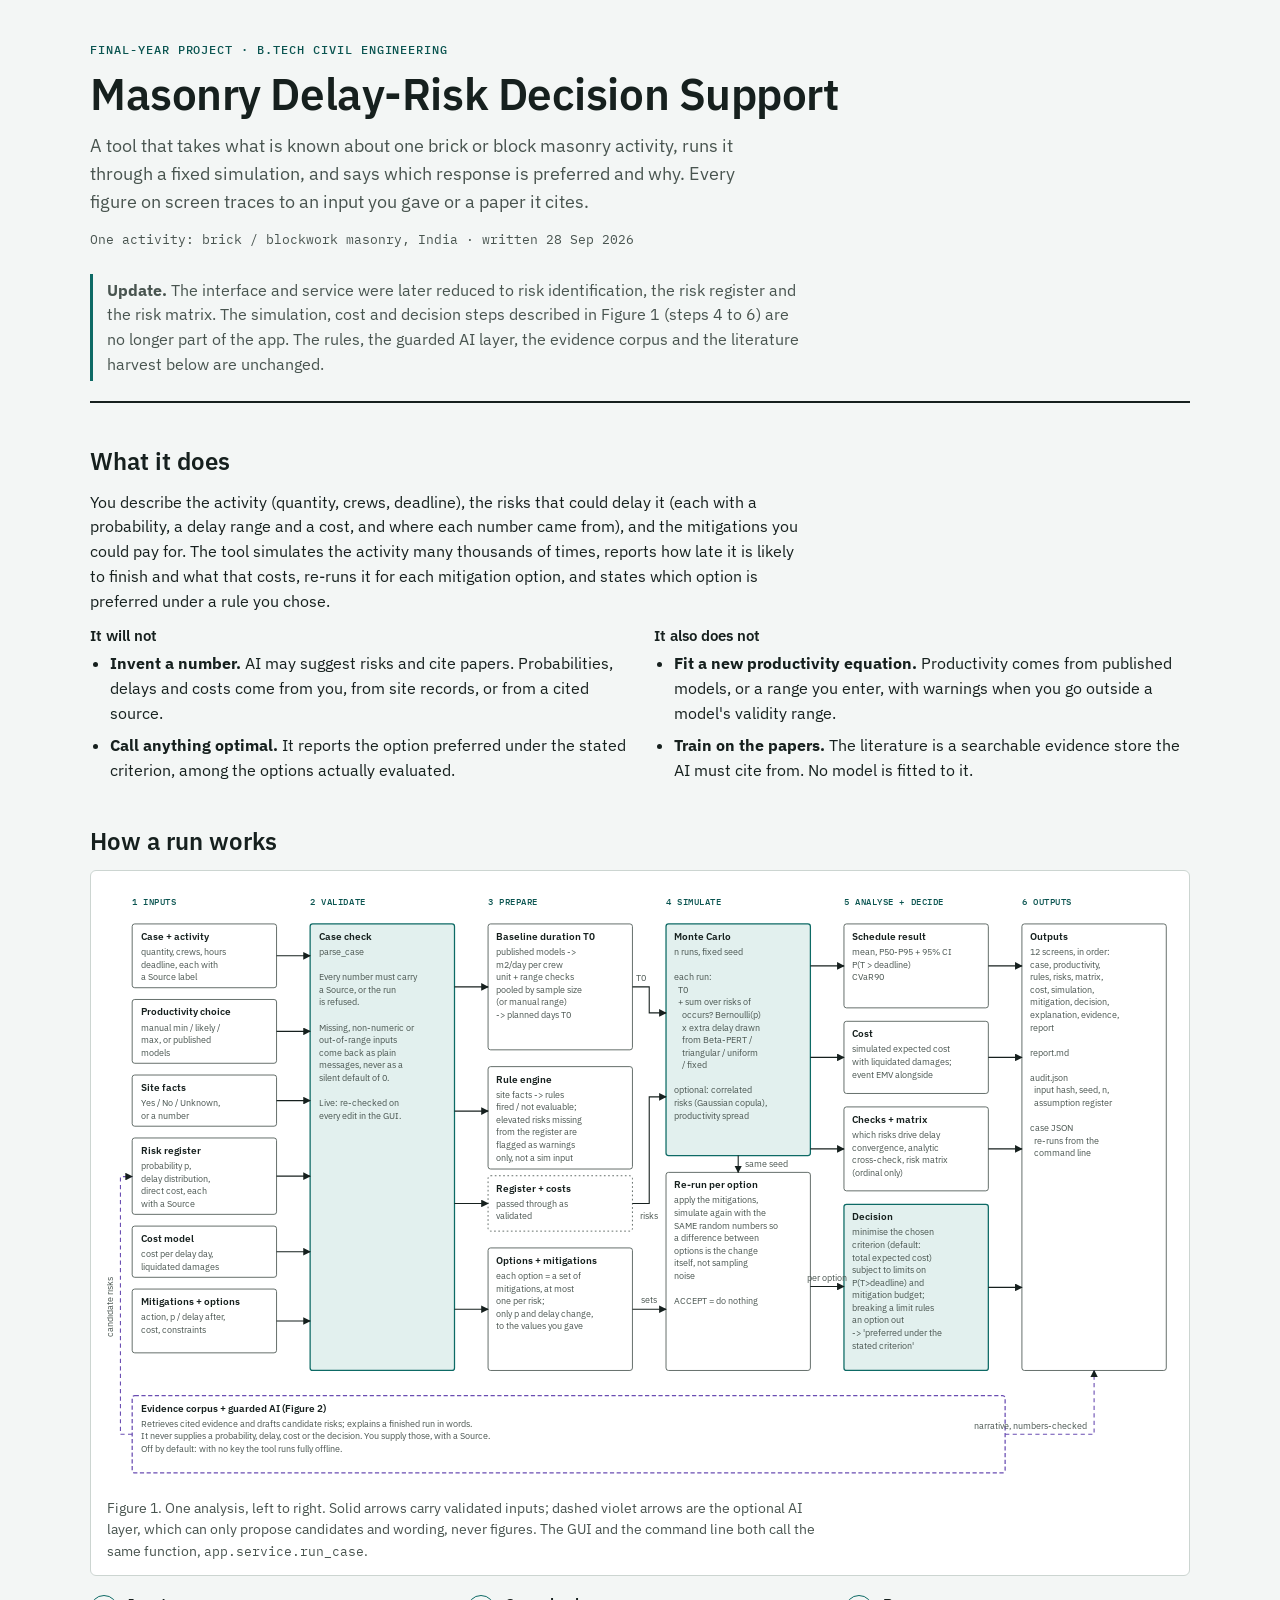
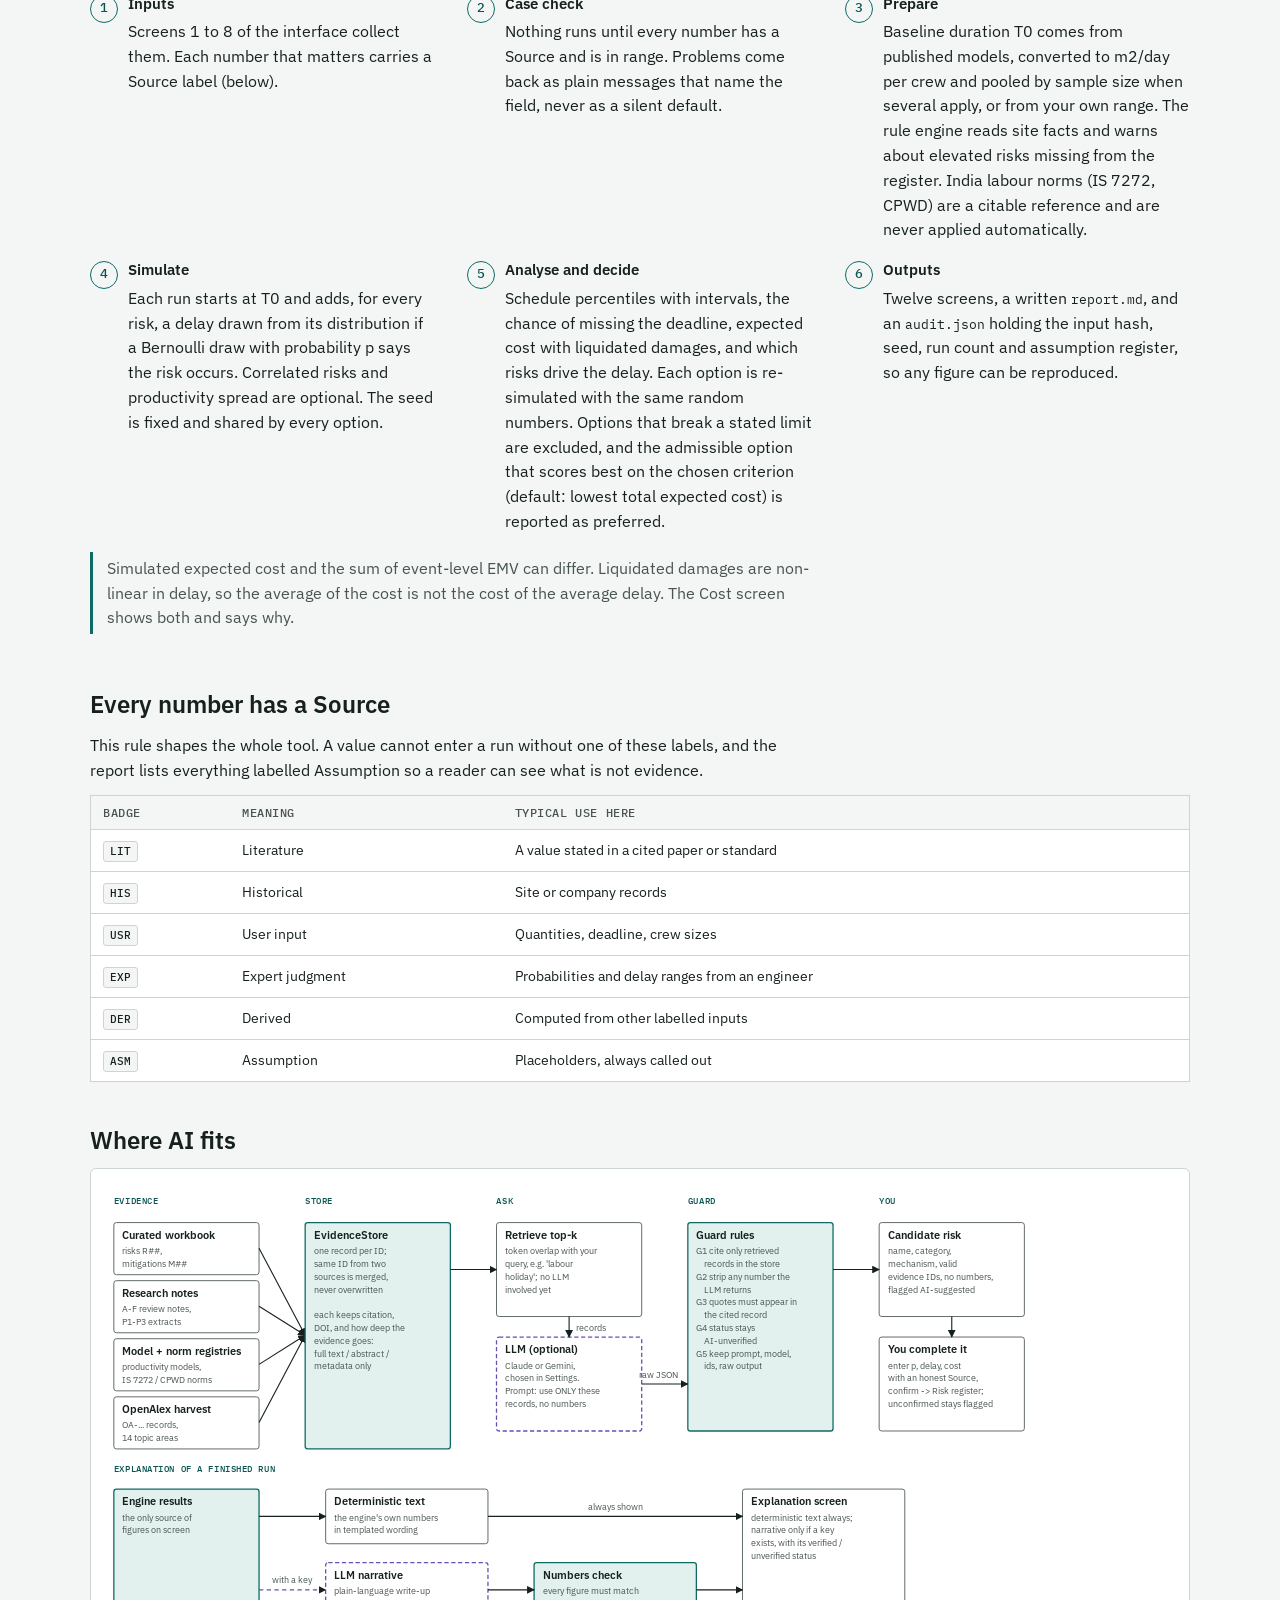
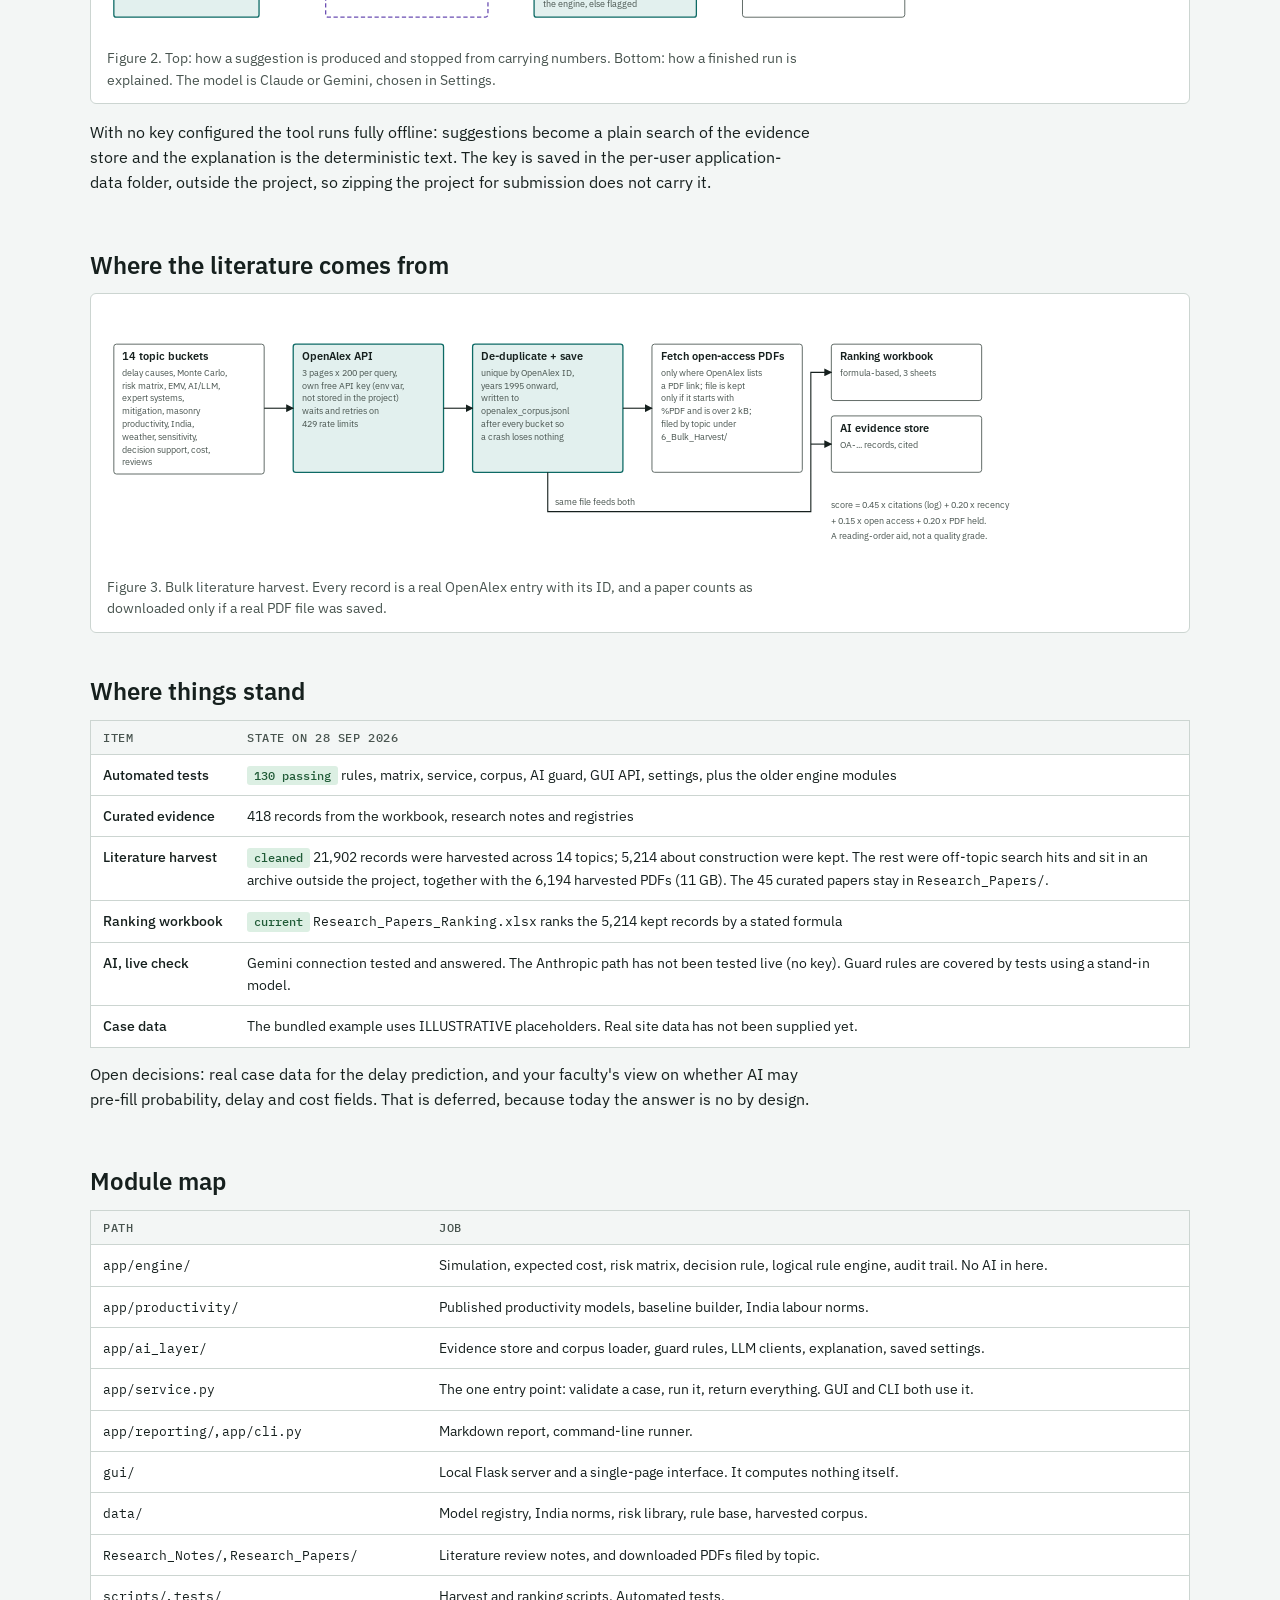
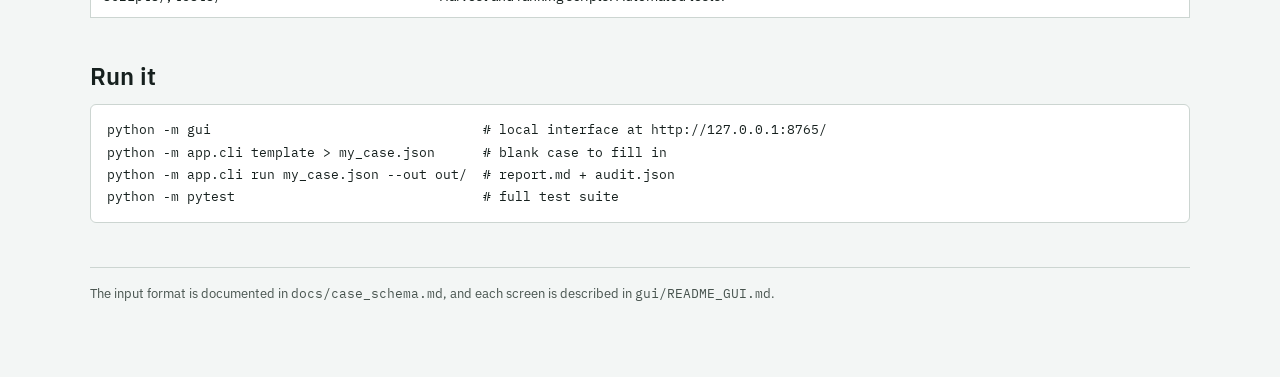
==== docs/Project_Overview_Report.html @ de86f4ed "Add files that existed only on the laptop: online_search module and tests, scenario tests and ten IL" ====
<!doctype html>
<html lang="en"><head><meta charset="utf-8"><meta name="viewport" content="width=device-width,initial-scale=1">
<title>Masonry Delay-Risk Decision Support</title>
<link rel="preconnect" href="https://fonts.googleapis.com">
<link rel="stylesheet" href="https://fonts.googleapis.com/css2?family=IBM+Plex+Mono:wght@400;500&family=IBM+Plex+Sans:wght@400;500;600&display=swap">
<style>
:root {
  --sans: "IBM Plex Sans", system-ui, -apple-system, "Segoe UI", sans-serif;
  --mono: "IBM Plex Mono", ui-monospace, "Cascadia Mono", Consolas, monospace;
  --bg: #f3f6f5;
  --surface: #ffffff;
  --ink: #16201e;
  --ink-2: #48544f;
  --line: #ccd5d1;
  --accent: #0d6a65;
  --accent-ink: #0a5450;
  --key-fill: #e2f0ee;
  --ai: #6a4db2;
  --warn-bg: #fbeed0;
  --warn-ink: #7a4f00;
  --ok-bg: #dcefe3;
  --ok-ink: #1f5a36;
  color-scheme: light;
}
@media (prefers-color-scheme: dark) {
  :root:not([data-theme="light"]) {
    --bg: #0d1211; --surface: #141b19; --ink: #e3eae7; --ink-2: #9dafa8; --line: #2a3632;
    --accent: #56c3bb; --accent-ink: #7fd6cf; --key-fill: #143230; --ai: #a58df0;
    --warn-bg: #3a2c0d; --warn-ink: #f0c060; --ok-bg: #163524; --ok-ink: #8fd6a8;
    color-scheme: dark;
  }
}
:root[data-theme="dark"] {
  --bg: #0d1211; --surface: #141b19; --ink: #e3eae7; --ink-2: #9dafa8; --line: #2a3632;
  --accent: #56c3bb; --accent-ink: #7fd6cf; --key-fill: #143230; --ai: #a58df0;
  --warn-bg: #3a2c0d; --warn-ink: #f0c060; --ok-bg: #163524; --ok-ink: #8fd6a8;
  color-scheme: dark;
}
* { box-sizing: border-box; }
body { background: var(--bg); color: var(--ink); font: 400 15.5px/1.6 var(--sans); padding-inline: 20px; padding-block: 36px 64px; }
.wrap { max-width: 1100px; margin: 0 auto; display: flex; flex-direction: column; gap: 44px; }
header { display: flex; flex-direction: column; gap: 14px; padding-bottom: 8px; border-bottom: 2px solid var(--ink); }
.kicker { font: 500 12px/1 var(--mono); letter-spacing: .08em; text-transform: uppercase; color: var(--accent-ink); }
h1 { font: 600 clamp(28px, 4.4vw, 44px)/1.1 var(--sans); margin: 0; letter-spacing: -.01em; text-wrap: balance; }
.lede { font-size: 18px; line-height: 1.55; max-width: 62ch; margin: 0; color: var(--ink-2); }
.meta { font: 400 13px/1.5 var(--mono); color: var(--ink-2); margin: 0 0 10px; }
h2 { font: 600 24px/1.2 var(--sans); margin: 0 0 14px; text-wrap: balance; }
h3 { font: 600 15px/1.3 var(--sans); margin: 0 0 6px; }
p { margin: 0 0 12px; max-width: 72ch; }
section { display: block; }
.cols { display: grid; grid-template-columns: repeat(auto-fit, minmax(300px, 1fr)); gap: 28px; }
ul.plain { margin: 0; padding-left: 20px; display: flex; flex-direction: column; gap: 8px; max-width: 72ch; }
ol.steps { margin: 18px 0 0; padding: 0; list-style: none; display: grid; grid-template-columns: repeat(auto-fit, minmax(320px, 1fr)); gap: 18px 32px; counter-reset: s; }
ol.steps li { counter-increment: s; padding-left: 38px; position: relative; }
ol.steps li::before { content: counter(s); position: absolute; left: 0; top: 1px; width: 26px; height: 26px; border: 1.5px solid var(--accent); color: var(--accent-ink); border-radius: 50%; font: 500 13px/23px var(--mono); text-align: center; }
figure { margin: 0; background: var(--surface); border: 1px solid var(--line); border-radius: 6px; padding: 16px 16px 12px; }
.fig { overflow-x: auto; }
.fig svg { display: block; width: 100%; min-width: 980px; height: auto; color: var(--ink); }
figcaption { font-size: 13.5px; color: var(--ink-2); margin-top: 10px; max-width: 90ch; }
.node { fill: var(--surface); stroke: var(--ink-2); stroke-width: 1; }
.node.key { fill: var(--key-fill); stroke: var(--accent); stroke-width: 1.5; }
.node.quiet { fill: none; stroke-dasharray: 2 3; }
.node.ai { fill: var(--surface); stroke: var(--ai); stroke-width: 1.5; stroke-dasharray: 5 3; }
.nhead { font: 600 12.5px var(--sans); fill: var(--ink); }
.nline { font: 400 11px var(--sans); fill: var(--ink-2); white-space: pre; }
.colhead { font: 500 11px var(--mono); fill: var(--accent-ink); letter-spacing: .06em; }
.elabel { font: 400 10.5px var(--sans); fill: var(--ink-2); }
.edge { fill: none; stroke: currentColor; stroke-width: 1.3; }
.edge.dash { stroke: var(--ai); stroke-dasharray: 5 4; color: var(--ai); }
table { width: 100%; border-collapse: collapse; font-size: 14px; background: var(--surface); border: 1px solid var(--line); }
th, td { text-align: left; vertical-align: top; padding: 9px 12px; border-bottom: 1px solid var(--line); }
th { font: 500 11.5px var(--mono); letter-spacing: .05em; text-transform: uppercase; color: var(--ink-2); background: var(--bg); }
tr:last-child td { border-bottom: 0; }
td:first-child { white-space: nowrap; font-weight: 500; }
code, .m { font: 400 13px var(--mono); }
.tw { overflow-x: auto; }
.badge { display: inline-block; font: 500 11px/1 var(--mono); padding: 4px 6px; border-radius: 3px; border: 1px solid var(--line); background: var(--bg); margin-right: 6px; }
.st { display: inline-block; font: 500 11.5px/1 var(--mono); padding: 4px 7px; border-radius: 3px; }
.st.ok { background: var(--ok-bg); color: var(--ok-ink); }
.st.wip { background: var(--warn-bg); color: var(--warn-ink); }
pre { margin: 0; padding: 14px 16px; background: var(--surface); border: 1px solid var(--line); border-radius: 6px; overflow-x: auto; font: 400 13px/1.7 var(--mono); }
.note { border-left: 3px solid var(--accent); padding: 4px 0 4px 14px; max-width: 72ch; color: var(--ink-2); }
footer { font-size: 13px; color: var(--ink-2); border-top: 1px solid var(--line); padding-top: 16px; }
@media (max-width: 560px) { body { font-size: 15px; } ol.steps { grid-template-columns: 1fr; } }
</style>

</head><body>
<div class="wrap">

<header>
  <span class="kicker">Final-year project · B.Tech Civil Engineering</span>
  <h1>Masonry Delay-Risk Decision Support</h1>
  <p class="lede">A tool that takes what is known about one brick or block masonry activity, runs it through a fixed simulation, and says which response is preferred and why. Every figure on screen traces to an input you gave or a paper it cites.</p>
  <p class="meta">One activity: brick / blockwork masonry, India · written 28 Sep 2026</p>
  <p class="note"><b>Update.</b> The interface and service were later reduced to risk identification, the risk register and the risk matrix. The simulation, cost and decision steps described in Figure 1 (steps 4 to 6) are no longer part of the app. The rules, the guarded AI layer, the evidence corpus and the literature harvest below are unchanged.</p>
</header>

<section>
  <h2>What it does</h2>
  <p>You describe the activity (quantity, crews, deadline), the risks that could delay it (each with a probability, a delay range and a cost, and where each number came from), and the mitigations you could pay for. The tool simulates the activity many thousands of times, reports how late it is likely to finish and what that costs, re-runs it for each mitigation option, and states which option is preferred under a rule you chose.</p>
  <div class="cols">
    <div>
      <h3>It will not</h3>
      <ul class="plain">
        <li><b>Invent a number.</b> AI may suggest risks and cite papers. Probabilities, delays and costs come from you, from site records, or from a cited source.</li>
        <li><b>Call anything optimal.</b> It reports the option preferred under the stated criterion, among the options actually evaluated.</li>
      </ul>
    </div>
    <div>
      <h3>It also does not</h3>
      <ul class="plain">
        <li><b>Fit a new productivity equation.</b> Productivity comes from published models, or a range you enter, with warnings when you go outside a model's validity range.</li>
        <li><b>Train on the papers.</b> The literature is a searchable evidence store the AI must cite from. No model is fitted to it.</li>
      </ul>
    </div>
  </div>
</section>

<section>
  <h2>How a run works</h2>
  <figure>
    <div class="fig"><svg viewBox="0 0 1270 716" role="img" aria-label="Left-to-right flow: six input groups are validated, prepared, simulated by Monte Carlo, analysed and compared as options, and end as screens, a report and an audit file." xmlns="http://www.w3.org/2000/svg"><defs><marker id="ah" viewBox="0 0 10 10" refX="9" refY="5" markerWidth="7" markerHeight="7" orient="auto-start-reverse"><path d="M0 0 L10 5 L0 10 z" fill="currentColor"/></marker></defs><text class="colhead" x="30" y="22">1  INPUTS</text><text class="colhead" x="242" y="22">2  VALIDATE</text><text class="colhead" x="454" y="22">3  PREPARE</text><text class="colhead" x="666" y="22">4  SIMULATE</text><text class="colhead" x="878" y="22">5  ANALYSE + DECIDE</text><text class="colhead" x="1090" y="22">6  OUTPUTS</text><rect class="node" x="30" y="44" width="172" height="76" rx="3"/><text class="nhead" x="40" y="63">Case + activity</text><text class="nline" x="40" y="81">quantity, crews, hours</text><text class="nline" x="40" y="96">deadline, each with</text><text class="nline" x="40" y="111">a Source label</text><rect class="node" x="30" y="134" width="172" height="76" rx="3"/><text class="nhead" x="40" y="153">Productivity choice</text><text class="nline" x="40" y="171">manual min / likely /</text><text class="nline" x="40" y="186">max, or published</text><text class="nline" x="40" y="201">models</text><rect class="node" x="30" y="224" width="172" height="61" rx="3"/><text class="nhead" x="40" y="243">Site facts</text><text class="nline" x="40" y="261">Yes / No / Unknown,</text><text class="nline" x="40" y="276">or a number</text><rect class="node" x="30" y="299" width="172" height="91" rx="3"/><text class="nhead" x="40" y="318">Risk register</text><text class="nline" x="40" y="336">probability p,</text><text class="nline" x="40" y="351">delay distribution,</text><text class="nline" x="40" y="366">direct cost, each</text><text class="nline" x="40" y="381">with a Source</text><rect class="node" x="30" y="404" width="172" height="61" rx="3"/><text class="nhead" x="40" y="423">Cost model</text><text class="nline" x="40" y="441">cost per delay day,</text><text class="nline" x="40" y="456">liquidated damages</text><rect class="node" x="30" y="479" width="172" height="76" rx="3"/><text class="nhead" x="40" y="498">Mitigations + options</text><text class="nline" x="40" y="516">action, p / delay after,</text><text class="nline" x="40" y="531">cost, constraints</text><rect class="node key" x="242" y="44" width="172" height="532" rx="3"/><text class="nhead" x="252" y="63">Case check</text><text class="nline" x="252" y="81">parse_case</text><text class="nline" x="252" y="96"></text><text class="nline" x="252" y="111">Every number must carry</text><text class="nline" x="252" y="126">a Source, or the run</text><text class="nline" x="252" y="141">is refused.</text><text class="nline" x="252" y="156"></text><text class="nline" x="252" y="171">Missing, non-numeric or</text><text class="nline" x="252" y="186">out-of-range inputs</text><text class="nline" x="252" y="201">come back as plain</text><text class="nline" x="252" y="216">messages, never as a</text><text class="nline" x="252" y="231">silent default of 0.</text><text class="nline" x="252" y="246"></text><text class="nline" x="252" y="261">Live: re-checked on</text><text class="nline" x="252" y="276">every edit in the GUI.</text><path class="edge" d="M 202 82.0 L 242 82.0" marker-end="url(#ah)"/><path class="edge" d="M 202 172.0 L 242 172.0" marker-end="url(#ah)"/><path class="edge" d="M 202 254.5 L 242 254.5" marker-end="url(#ah)"/><path class="edge" d="M 202 344.5 L 242 344.5" marker-end="url(#ah)"/><path class="edge" d="M 202 434.5 L 242 434.5" marker-end="url(#ah)"/><path class="edge" d="M 202 517.0 L 242 517.0" marker-end="url(#ah)"/><rect class="node" x="454" y="44" width="172" height="150" rx="3"/><text class="nhead" x="464" y="63">Baseline duration T0</text><text class="nline" x="464" y="81">published models -&gt;</text><text class="nline" x="464" y="96">m2/day per crew</text><text class="nline" x="464" y="111">unit + range checks</text><text class="nline" x="464" y="126">pooled by sample size</text><text class="nline" x="464" y="141">(or manual range)</text><text class="nline" x="464" y="156">-&gt; planned days T0</text><rect class="node" x="454" y="214" width="172" height="122" rx="3"/><text class="nhead" x="464" y="233">Rule engine</text><text class="nline" x="464" y="251">site facts -&gt; rules</text><text class="nline" x="464" y="266">fired / not evaluable;</text><text class="nline" x="464" y="281">elevated risks missing</text><text class="nline" x="464" y="296">from the register are</text><text class="nline" x="464" y="311">flagged as warnings</text><text class="nline" x="464" y="326">only, not a sim input</text><rect class="node quiet" x="454" y="344" width="172" height="66" rx="3"/><text class="nhead" x="464" y="363">Register + costs</text><text class="nline" x="464" y="381">passed through as</text><text class="nline" x="464" y="396">validated</text><rect class="node" x="454" y="430" width="172" height="146" rx="3"/><text class="nhead" x="464" y="449">Options + mitigations</text><text class="nline" x="464" y="467">each option = a set of</text><text class="nline" x="464" y="482">mitigations, at most</text><text class="nline" x="464" y="497">one per risk;</text><text class="nline" x="464" y="512">only p and delay change,</text><text class="nline" x="464" y="527">to the values you gave</text><path class="edge" d="M 414 119 L 454 119" marker-end="url(#ah)"/><path class="edge" d="M 414 267 L 454 267" marker-end="url(#ah)"/><path class="edge" d="M 414 377 L 454 377" marker-end="url(#ah)"/><path class="edge" d="M 414 503 L 454 503" marker-end="url(#ah)"/><rect class="node key" x="666" y="44" width="172" height="276" rx="3"/><text class="nhead" x="676" y="63">Monte Carlo</text><text class="nline" x="676" y="81">n runs, fixed seed</text><text class="nline" x="676" y="96"></text><text class="nline" x="676" y="111">each run:</text><text class="nline" x="676" y="126">  T0</text><text class="nline" x="676" y="141">  + sum over risks of</text><text class="nline" x="676" y="156">    occurs? Bernoulli(p)</text><text class="nline" x="676" y="171">    x extra delay drawn</text><text class="nline" x="676" y="186">    from Beta-PERT /</text><text class="nline" x="676" y="201">    triangular / uniform</text><text class="nline" x="676" y="216">    / fixed</text><text class="nline" x="676" y="231"></text><text class="nline" x="676" y="246">optional: correlated</text><text class="nline" x="676" y="261">risks (Gaussian copula),</text><text class="nline" x="676" y="276">productivity spread</text><rect class="node" x="666" y="340" width="172" height="236" rx="3"/><text class="nhead" x="676" y="359">Re-run per option</text><text class="nline" x="676" y="377">apply the mitigations,</text><text class="nline" x="676" y="392">simulate again with the</text><text class="nline" x="676" y="407">SAME random numbers so</text><text class="nline" x="676" y="422">a difference between</text><text class="nline" x="676" y="437">options is the change</text><text class="nline" x="676" y="452">itself, not sampling</text><text class="nline" x="676" y="467">noise</text><text class="nline" x="676" y="482"></text><text class="nline" x="676" y="497">ACCEPT = do nothing</text><path class="edge" d="M 626 119 L 646 119 L 646 150 L 666 150" marker-end="url(#ah)"/><text class="elabel" x="636" y="112" text-anchor="middle">T0</text><path class="edge" d="M 626 377 L 646 377 L 646 250 L 666 250" marker-end="url(#ah)"/><text class="elabel" x="646" y="395" text-anchor="middle">risks</text><path class="edge" d="M 626 503 L 666 503" marker-end="url(#ah)"/><text class="elabel" x="646" y="496" text-anchor="middle">sets</text><path class="edge" d="M 752.0 320 L 752.0 340" marker-end="url(#ah)"/><text class="elabel" x="760.0" y="334" text-anchor="start">same seed</text><rect class="node" x="878" y="44" width="172" height="100" rx="3"/><text class="nhead" x="888" y="63">Schedule result</text><text class="nline" x="888" y="81">mean, P50-P95 + 95% CI</text><text class="nline" x="888" y="96">P(T &gt; deadline)</text><text class="nline" x="888" y="111">CVaR90</text><rect class="node" x="878" y="160" width="172" height="86" rx="3"/><text class="nhead" x="888" y="179">Cost</text><text class="nline" x="888" y="197">simulated expected cost</text><text class="nline" x="888" y="212">with liquidated damages;</text><text class="nline" x="888" y="227">event EMV alongside</text><rect class="node" x="878" y="262" width="172" height="100" rx="3"/><text class="nhead" x="888" y="281">Checks + matrix</text><text class="nline" x="888" y="299">which risks drive delay</text><text class="nline" x="888" y="314">convergence, analytic</text><text class="nline" x="888" y="329">cross-check, risk matrix</text><text class="nline" x="888" y="344">(ordinal only)</text><rect class="node key" x="878" y="378" width="172" height="198" rx="3"/><text class="nhead" x="888" y="397">Decision</text><text class="nline" x="888" y="415">minimise the chosen</text><text class="nline" x="888" y="430">criterion (default:</text><text class="nline" x="888" y="445">total expected cost)</text><text class="nline" x="888" y="460">subject to limits on</text><text class="nline" x="888" y="475">P(T&gt;deadline) and</text><text class="nline" x="888" y="490">mitigation budget;</text><text class="nline" x="888" y="505">breaking a limit rules</text><text class="nline" x="888" y="520">an option out</text><text class="nline" x="888" y="535">-&gt; &#x27;preferred under the</text><text class="nline" x="888" y="550">stated criterion&#x27;</text><path class="edge" d="M 838 94 L 878 94" marker-end="url(#ah)"/><path class="edge" d="M 838 203 L 878 203" marker-end="url(#ah)"/><path class="edge" d="M 838 312 L 878 312" marker-end="url(#ah)"/><path class="edge" d="M 838 476 L 878 476" marker-end="url(#ah)"/><text class="elabel" x="858" y="469" text-anchor="middle">per option</text><rect class="node" x="1090" y="44" width="172" height="532" rx="3"/><text class="nhead" x="1100" y="63">Outputs</text><text class="nline" x="1100" y="81">12 screens, in order:</text><text class="nline" x="1100" y="96">case, productivity,</text><text class="nline" x="1100" y="111">rules, risks, matrix,</text><text class="nline" x="1100" y="126">cost, simulation,</text><text class="nline" x="1100" y="141">mitigation, decision,</text><text class="nline" x="1100" y="156">explanation, evidence,</text><text class="nline" x="1100" y="171">report</text><text class="nline" x="1100" y="186"></text><text class="nline" x="1100" y="201">report.md</text><text class="nline" x="1100" y="216"></text><text class="nline" x="1100" y="231">audit.json</text><text class="nline" x="1100" y="246">  input hash, seed, n,</text><text class="nline" x="1100" y="261">  assumption register</text><text class="nline" x="1100" y="276"></text><text class="nline" x="1100" y="291">case JSON</text><text class="nline" x="1100" y="306">  re-runs from the</text><text class="nline" x="1100" y="321">  command line</text><path class="edge" d="M 1050 94 L 1090 94" marker-end="url(#ah)"/><path class="edge" d="M 1050 203 L 1090 203" marker-end="url(#ah)"/><path class="edge" d="M 1050 312 L 1090 312" marker-end="url(#ah)"/><path class="edge" d="M 1050 477 L 1090 477" marker-end="url(#ah)"/><rect class="node ai" x="30" y="606" width="1040" height="92" rx="3"/><text class="nhead" x="40" y="625">Evidence corpus + guarded AI  (Figure 2)</text><text class="nline" x="40" y="643">Retrieves cited evidence and drafts candidate risks; explains a finished run in words.</text><text class="nline" x="40" y="658">It never supplies a probability, delay, cost or the decision. You supply those, with a Source.</text><text class="nline" x="40" y="673">Off by default: with no key the tool runs fully offline.</text><path class="edge dash" d="M 30 652 L 16 652 L 16 345 L 30 345" marker-end="url(#ah)"/><text class="elabel" transform="rotate(-90 7 500)" x="7" y="500" text-anchor="middle">candidate risks</text><path class="edge dash" d="M 1070 652 L 1176.0 652 L 1176.0 576" marker-end="url(#ah)"/><text class="elabel" x="1168.0" y="646" text-anchor="end">narrative, numbers-checked</text></svg></div>
    <figcaption>Figure 1. One analysis, left to right. Solid arrows carry validated inputs; dashed violet arrows are the optional AI layer, which can only propose candidates and wording, never figures. The GUI and the command line both call the same function, <code>app.service.run_case</code>.</figcaption>
  </figure>
  <ol class="steps">
    <li><h3>Inputs</h3>Screens 1 to 8 of the interface collect them. Each number that matters carries a Source label (below).</li>
    <li><h3>Case check</h3>Nothing runs until every number has a Source and is in range. Problems come back as plain messages that name the field, never as a silent default.</li>
    <li><h3>Prepare</h3>Baseline duration T0 comes from published models, converted to m2/day per crew and pooled by sample size when several apply, or from your own range. The rule engine reads site facts and warns about elevated risks missing from the register. India labour norms (IS 7272, CPWD) are a citable reference and are never applied automatically.</li>
    <li><h3>Simulate</h3>Each run starts at T0 and adds, for every risk, a delay drawn from its distribution if a Bernoulli draw with probability p says the risk occurs. Correlated risks and productivity spread are optional. The seed is fixed and shared by every option.</li>
    <li><h3>Analyse and decide</h3>Schedule percentiles with intervals, the chance of missing the deadline, expected cost with liquidated damages, and which risks drive the delay. Each option is re-simulated with the same random numbers. Options that break a stated limit are excluded, and the admissible option that scores best on the chosen criterion (default: lowest total expected cost) is reported as preferred.</li>
    <li><h3>Outputs</h3>Twelve screens, a written <code>report.md</code>, and an <code>audit.json</code> holding the input hash, seed, run count and assumption register, so any figure can be reproduced.</li>
  </ol>
  <p class="note" style="margin-top:18px">Simulated expected cost and the sum of event-level EMV can differ. Liquidated damages are non-linear in delay, so the average of the cost is not the cost of the average delay. The Cost screen shows both and says why.</p>
</section>

<section>
  <h2>Every number has a Source</h2>
  <p>This rule shapes the whole tool. A value cannot enter a run without one of these labels, and the report lists everything labelled Assumption so a reader can see what is not evidence.</p>
  <div class="tw">
  <table>
    <tr><th>Badge</th><th>Meaning</th><th>Typical use here</th></tr>
    <tr><td><span class="badge">LIT</span></td><td>Literature</td><td>A value stated in a cited paper or standard</td></tr>
    <tr><td><span class="badge">HIS</span></td><td>Historical</td><td>Site or company records</td></tr>
    <tr><td><span class="badge">USR</span></td><td>User input</td><td>Quantities, deadline, crew sizes</td></tr>
    <tr><td><span class="badge">EXP</span></td><td>Expert judgment</td><td>Probabilities and delay ranges from an engineer</td></tr>
    <tr><td><span class="badge">DER</span></td><td>Derived</td><td>Computed from other labelled inputs</td></tr>
    <tr><td><span class="badge">ASM</span></td><td>Assumption</td><td>Placeholders, always called out</td></tr>
  </table>
  </div>
</section>

<section>
  <h2>Where AI fits</h2>
  <figure>
    <div class="fig"><svg viewBox="0 0 1248 530" role="img" aria-label="Evidence sources merge into one store; a question retrieves a few records; the LLM proposes candidate risks from only those; five guard rules strip numbers and unsupported citations; the result is an unverified candidate that a person must complete." xmlns="http://www.w3.org/2000/svg"><defs><marker id="ah" viewBox="0 0 10 10" refX="9" refY="5" markerWidth="7" markerHeight="7" orient="auto-start-reverse"><path d="M0 0 L10 5 L0 10 z" fill="currentColor"/></marker></defs><text class="colhead" x="8" y="22">EVIDENCE</text><text class="colhead" x="232" y="22">STORE</text><text class="colhead" x="456" y="22">ASK</text><text class="colhead" x="680" y="22">GUARD</text><text class="colhead" x="904" y="22">YOU</text><rect class="node" x="8" y="44" width="170" height="61" rx="3"/><text class="nhead" x="18" y="63">Curated workbook</text><text class="nline" x="18" y="81">risks R##,</text><text class="nline" x="18" y="96">mitigations M##</text><path class="edge" d="M 178 74 L 232 176" marker-end="url(#ah)"/><rect class="node" x="8" y="112" width="170" height="61" rx="3"/><text class="nhead" x="18" y="131">Research notes</text><text class="nline" x="18" y="149">A-F review notes,</text><text class="nline" x="18" y="164">P1-P3 extracts</text><path class="edge" d="M 178 142 L 232 176" marker-end="url(#ah)"/><rect class="node" x="8" y="180" width="170" height="61" rx="3"/><text class="nhead" x="18" y="199">Model + norm registries</text><text class="nline" x="18" y="217">productivity models,</text><text class="nline" x="18" y="232">IS 7272 / CPWD norms</text><path class="edge" d="M 178 210 L 232 176" marker-end="url(#ah)"/><rect class="node" x="8" y="248" width="170" height="61" rx="3"/><text class="nhead" x="18" y="267">OpenAlex harvest</text><text class="nline" x="18" y="285">OA-... records,</text><text class="nline" x="18" y="300">14 topic areas</text><path class="edge" d="M 178 278 L 232 176" marker-end="url(#ah)"/><rect class="node key" x="232" y="44" width="170" height="265" rx="3"/><text class="nhead" x="242" y="63">EvidenceStore</text><text class="nline" x="242" y="81">one record per ID;</text><text class="nline" x="242" y="96">same ID from two</text><text class="nline" x="242" y="111">sources is merged,</text><text class="nline" x="242" y="126">never overwritten</text><text class="nline" x="242" y="141"></text><text class="nline" x="242" y="156">each keeps citation,</text><text class="nline" x="242" y="171">DOI, and how deep the</text><text class="nline" x="242" y="186">evidence goes:</text><text class="nline" x="242" y="201">full text / abstract /</text><text class="nline" x="242" y="216">metadata only</text><rect class="node" x="456" y="44" width="170" height="110" rx="3"/><text class="nhead" x="466" y="63">Retrieve top-k</text><text class="nline" x="466" y="81">token overlap with your</text><text class="nline" x="466" y="96">query, e.g. &#x27;labour</text><text class="nline" x="466" y="111">holiday&#x27;; no LLM</text><text class="nline" x="466" y="126">involved yet</text><path class="edge" d="M 402 99 L 456 99" marker-end="url(#ah)"/><rect class="node ai" x="456" y="178" width="170" height="110" rx="3"/><text class="nhead" x="466" y="197">LLM (optional)</text><text class="nline" x="466" y="215">Claude or Gemini,</text><text class="nline" x="466" y="230">chosen in Settings.</text><text class="nline" x="466" y="245">Prompt: use ONLY these</text><text class="nline" x="466" y="260">records, no numbers</text><path class="edge" d="M 541.0 154 L 541.0 178" marker-end="url(#ah)"/><text class="elabel" x="549.0" y="171" text-anchor="start">records</text><rect class="node key" x="680" y="44" width="170" height="244" rx="3"/><text class="nhead" x="690" y="63">Guard rules</text><text class="nline" x="690" y="81">G1 cite only retrieved</text><text class="nline" x="690" y="96">    records in the store</text><text class="nline" x="690" y="111">G2 strip any number the</text><text class="nline" x="690" y="126">    LLM returns</text><text class="nline" x="690" y="141">G3 quotes must appear in</text><text class="nline" x="690" y="156">    the cited record</text><text class="nline" x="690" y="171">G4 status stays</text><text class="nline" x="690" y="186">    AI-unverified</text><text class="nline" x="690" y="201">G5 keep prompt, model,</text><text class="nline" x="690" y="216">    ids, raw output</text><path class="edge" d="M 626 233 L 680 233" marker-end="url(#ah)"/><text class="elabel" x="646" y="226" text-anchor="middle">raw JSON</text><rect class="node" x="904" y="44" width="170" height="110" rx="3"/><text class="nhead" x="914" y="63">Candidate risk</text><text class="nline" x="914" y="81">name, category,</text><text class="nline" x="914" y="96">mechanism, valid</text><text class="nline" x="914" y="111">evidence IDs, no numbers,</text><text class="nline" x="914" y="126">flagged AI-suggested</text><path class="edge" d="M 850 99 L 904 99" marker-end="url(#ah)"/><rect class="node" x="904" y="178" width="170" height="110" rx="3"/><text class="nhead" x="914" y="197">You complete it</text><text class="nline" x="914" y="215">enter p, delay, cost</text><text class="nline" x="914" y="230">with an honest Source,</text><text class="nline" x="914" y="245">confirm -&gt; Risk register;</text><text class="nline" x="914" y="260">unconfirmed stays flagged</text><path class="edge" d="M 989.0 154 L 989.0 178" marker-end="url(#ah)"/><text class="colhead" x="8" y="336">EXPLANATION OF A FINISHED RUN</text><rect class="node key" x="8" y="356" width="170" height="150" rx="3"/><text class="nhead" x="18" y="375">Engine results</text><text class="nline" x="18" y="393">the only source of</text><text class="nline" x="18" y="408">figures on screen</text><rect class="node" x="256" y="356" width="190" height="64" rx="3"/><text class="nhead" x="266" y="375">Deterministic text</text><text class="nline" x="266" y="393">the engine&#x27;s own numbers</text><text class="nline" x="266" y="408">in templated wording</text><rect class="node ai" x="256" y="442" width="190" height="64" rx="3"/><text class="nhead" x="266" y="461">LLM narrative</text><text class="nline" x="266" y="479">plain-language write-up</text><rect class="node key" x="500" y="442" width="190" height="64" rx="3"/><text class="nhead" x="510" y="461">Numbers check</text><text class="nline" x="510" y="479">every figure must match</text><text class="nline" x="510" y="494">the engine, else flagged</text><rect class="node" x="744" y="356" width="190" height="150" rx="3"/><text class="nhead" x="754" y="375">Explanation screen</text><text class="nline" x="754" y="393">deterministic text always;</text><text class="nline" x="754" y="408">narrative only if a key</text><text class="nline" x="754" y="423">exists, with its verified /</text><text class="nline" x="754" y="438">unverified status</text><path class="edge" d="M 178 388 L 256 388" marker-end="url(#ah)"/><path class="edge dash" d="M 178 474 L 256 474" marker-end="url(#ah)"/><text class="elabel" x="217" y="466" text-anchor="middle">with a key</text><path class="edge" d="M 446 474 L 500 474" marker-end="url(#ah)"/><path class="edge" d="M 690 474 L 744 474" marker-end="url(#ah)"/><path class="edge" d="M 446 388 L 744 388" marker-end="url(#ah)"/><text class="elabel" x="595" y="380" text-anchor="middle">always shown</text></svg></div>
    <figcaption>Figure 2. Top: how a suggestion is produced and stopped from carrying numbers. Bottom: how a finished run is explained. The model is Claude or Gemini, chosen in Settings.</figcaption>
  </figure>
  <p style="margin-top:16px">With no key configured the tool runs fully offline: suggestions become a plain search of the evidence store and the explanation is the deterministic text. The key is saved in the per-user application-data folder, outside the project, so zipping the project for submission does not carry it.</p>
</section>

<section>
  <h2>Where the literature comes from</h2>
  <figure>
    <div class="fig"><svg viewBox="0 0 1248 300" role="img" aria-label="Fourteen topic query sets go to OpenAlex, results are de-duplicated and checkpointed to one file, open-access PDFs are downloaded and verified, and the same file feeds a ranking workbook and the AI evidence store." xmlns="http://www.w3.org/2000/svg"><defs><marker id="ah" viewBox="0 0 10 10" refX="9" refY="5" markerWidth="7" markerHeight="7" orient="auto-start-reverse"><path d="M0 0 L10 5 L0 10 z" fill="currentColor"/></marker></defs><rect class="node" x="8" y="40" width="176" height="152" rx="3"/><text class="nhead" x="18" y="59">14 topic buckets</text><text class="nline" x="18" y="77">delay causes, Monte Carlo,</text><text class="nline" x="18" y="92">risk matrix, EMV, AI/LLM,</text><text class="nline" x="18" y="107">expert systems,</text><text class="nline" x="18" y="122">mitigation, masonry</text><text class="nline" x="18" y="137">productivity, India,</text><text class="nline" x="18" y="152">weather, sensitivity,</text><text class="nline" x="18" y="167">decision support, cost,</text><text class="nline" x="18" y="182">reviews</text><rect class="node key" x="218" y="40" width="176" height="150" rx="3"/><text class="nhead" x="228" y="59">OpenAlex API</text><text class="nline" x="228" y="77">3 pages x 200 per query,</text><text class="nline" x="228" y="92">own free API key (env var,</text><text class="nline" x="228" y="107">not stored in the project)</text><text class="nline" x="228" y="122">waits and retries on</text><text class="nline" x="228" y="137">429 rate limits</text><rect class="node key" x="428" y="40" width="176" height="150" rx="3"/><text class="nhead" x="438" y="59">De-duplicate + save</text><text class="nline" x="438" y="77">unique by OpenAlex ID,</text><text class="nline" x="438" y="92">years 1995 onward,</text><text class="nline" x="438" y="107">written to</text><text class="nline" x="438" y="122">openalex_corpus.jsonl</text><text class="nline" x="438" y="137">after every bucket so</text><text class="nline" x="438" y="152">a crash loses nothing</text><rect class="node" x="638" y="40" width="176" height="150" rx="3"/><text class="nhead" x="648" y="59">Fetch open-access PDFs</text><text class="nline" x="648" y="77">only where OpenAlex lists</text><text class="nline" x="648" y="92">a PDF link; file is kept</text><text class="nline" x="648" y="107">only if it starts with</text><text class="nline" x="648" y="122">%PDF and is over 2 kB;</text><text class="nline" x="648" y="137">filed by topic under</text><text class="nline" x="648" y="152">6_Bulk_Harvest/</text><path class="edge" d="M 184 115 L 218 115" marker-end="url(#ah)"/><path class="edge" d="M 394 115 L 428 115" marker-end="url(#ah)"/><path class="edge" d="M 604 115 L 638 115" marker-end="url(#ah)"/><rect class="node" x="848" y="40" width="176" height="66" rx="3"/><text class="nhead" x="858" y="59">Ranking workbook</text><text class="nline" x="858" y="77">formula-based, 3 sheets</text><rect class="node" x="848" y="124" width="176" height="66" rx="3"/><text class="nhead" x="858" y="143">AI evidence store</text><text class="nline" x="858" y="161">OA-... records, cited</text><path class="edge" d="M 516.0 190 L 516.0 236 L 824 236 L 824 73 L 848 73" marker-end="url(#ah)"/><path class="edge" d="M 824 157 L 848 157" marker-end="url(#ah)"/><text class="elabel" x="524.0" y="228" text-anchor="start">same file feeds both</text><text class="elabel" x="848" y="232" text-anchor="start">score = 0.45 x citations (log) + 0.20 x recency</text><text class="elabel" x="848" y="250" text-anchor="start">+ 0.15 x open access + 0.20 x PDF held.</text><text class="elabel" x="848" y="268" text-anchor="start">A reading-order aid, not a quality grade.</text></svg></div>
    <figcaption>Figure 3. Bulk literature harvest. Every record is a real OpenAlex entry with its ID, and a paper counts as downloaded only if a real PDF file was saved.</figcaption>
  </figure>
</section>

<section>
  <h2>Where things stand</h2>
  <div class="tw">
  <table>
    <tr><th>Item</th><th>State on 28 Sep 2026</th></tr>
    <tr><td>Automated tests</td><td><span class="st ok">130 passing</span> rules, matrix, service, corpus, AI guard, GUI API, settings, plus the older engine modules</td></tr>
    <tr><td>Curated evidence</td><td>418 records from the workbook, research notes and registries</td></tr>
    <tr><td>Literature harvest</td><td><span class="st ok">cleaned</span> 21,902 records were harvested across 14 topics; 5,214 about construction were kept. The rest were off-topic search hits and sit in an archive outside the project, together with the 6,194 harvested PDFs (11 GB). The 45 curated papers stay in <code>Research_Papers/</code>.</td></tr>
    <tr><td>Ranking workbook</td><td><span class="st ok">current</span> <code>Research_Papers_Ranking.xlsx</code> ranks the 5,214 kept records by a stated formula</td></tr>
    <tr><td>AI, live check</td><td>Gemini connection tested and answered. The Anthropic path has not been tested live (no key). Guard rules are covered by tests using a stand-in model.</td></tr>
    <tr><td>Case data</td><td>The bundled example uses ILLUSTRATIVE placeholders. Real site data has not been supplied yet.</td></tr>
  </table>
  </div>
  <p style="margin-top:14px">Open decisions: real case data for the delay prediction, and your faculty's view on whether AI may pre-fill probability, delay and cost fields. That is deferred, because today the answer is no by design.</p>
</section>

<section>
  <h2>Module map</h2>
  <div class="tw">
  <table>
    <tr><th>Path</th><th>Job</th></tr>
    <tr><td><code>app/engine/</code></td><td>Simulation, expected cost, risk matrix, decision rule, logical rule engine, audit trail. No AI in here.</td></tr>
    <tr><td><code>app/productivity/</code></td><td>Published productivity models, baseline builder, India labour norms.</td></tr>
    <tr><td><code>app/ai_layer/</code></td><td>Evidence store and corpus loader, guard rules, LLM clients, explanation, saved settings.</td></tr>
    <tr><td><code>app/service.py</code></td><td>The one entry point: validate a case, run it, return everything. GUI and CLI both use it.</td></tr>
    <tr><td><code>app/reporting/</code>, <code>app/cli.py</code></td><td>Markdown report, command-line runner.</td></tr>
    <tr><td><code>gui/</code></td><td>Local Flask server and a single-page interface. It computes nothing itself.</td></tr>
    <tr><td><code>data/</code></td><td>Model registry, India norms, risk library, rule base, harvested corpus.</td></tr>
    <tr><td><code>Research_Notes/</code>, <code>Research_Papers/</code></td><td>Literature review notes, and downloaded PDFs filed by topic.</td></tr>
    <tr><td><code>scripts/</code>, <code>tests/</code></td><td>Harvest and ranking scripts. Automated tests.</td></tr>
  </table>
  </div>
</section>

<section>
  <h2>Run it</h2>
<pre>python -m gui                                  # local interface at http://127.0.0.1:8765/
python -m app.cli template &gt; my_case.json      # blank case to fill in
python -m app.cli run my_case.json --out out/  # report.md + audit.json
python -m pytest                               # full test suite</pre>
</section>

<footer>The input format is documented in <code>docs/case_schema.md</code>, and each screen is described in <code>gui/README_GUI.md</code>.</footer>

</div>

</body></html>
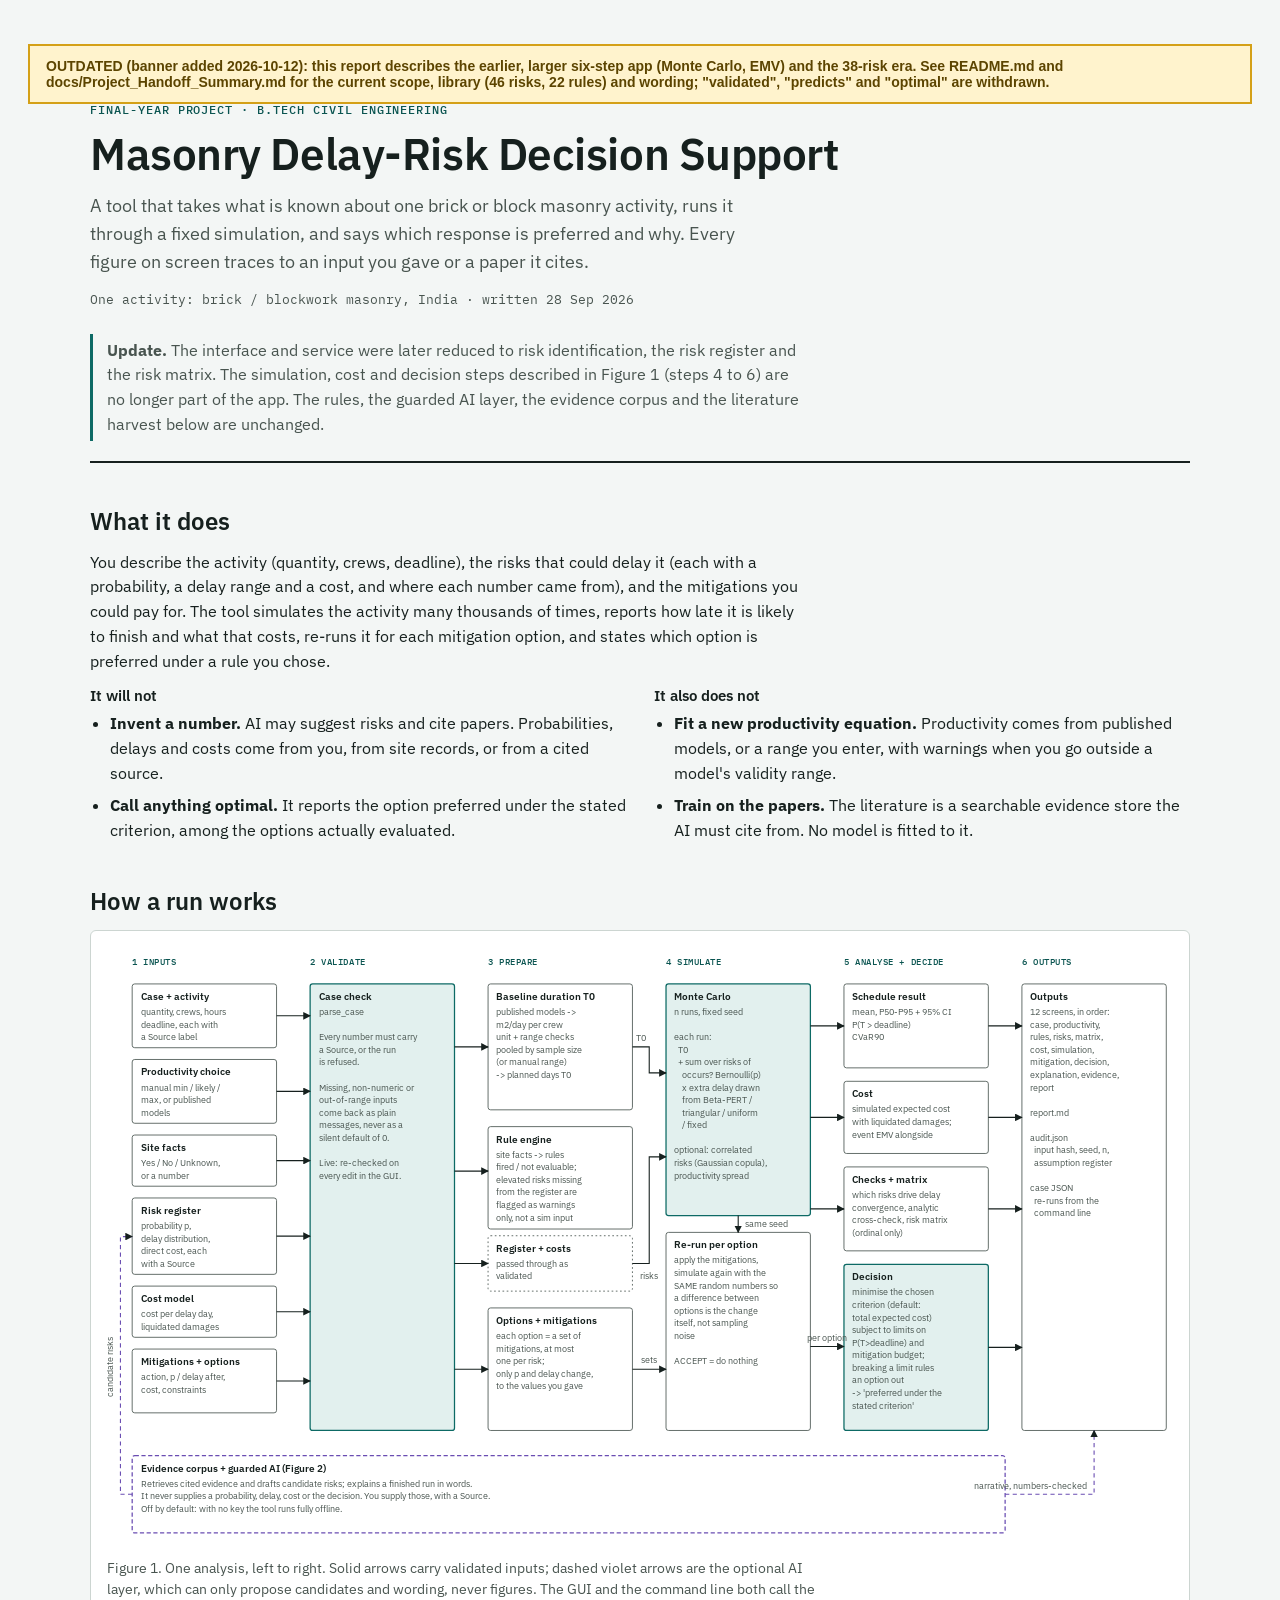
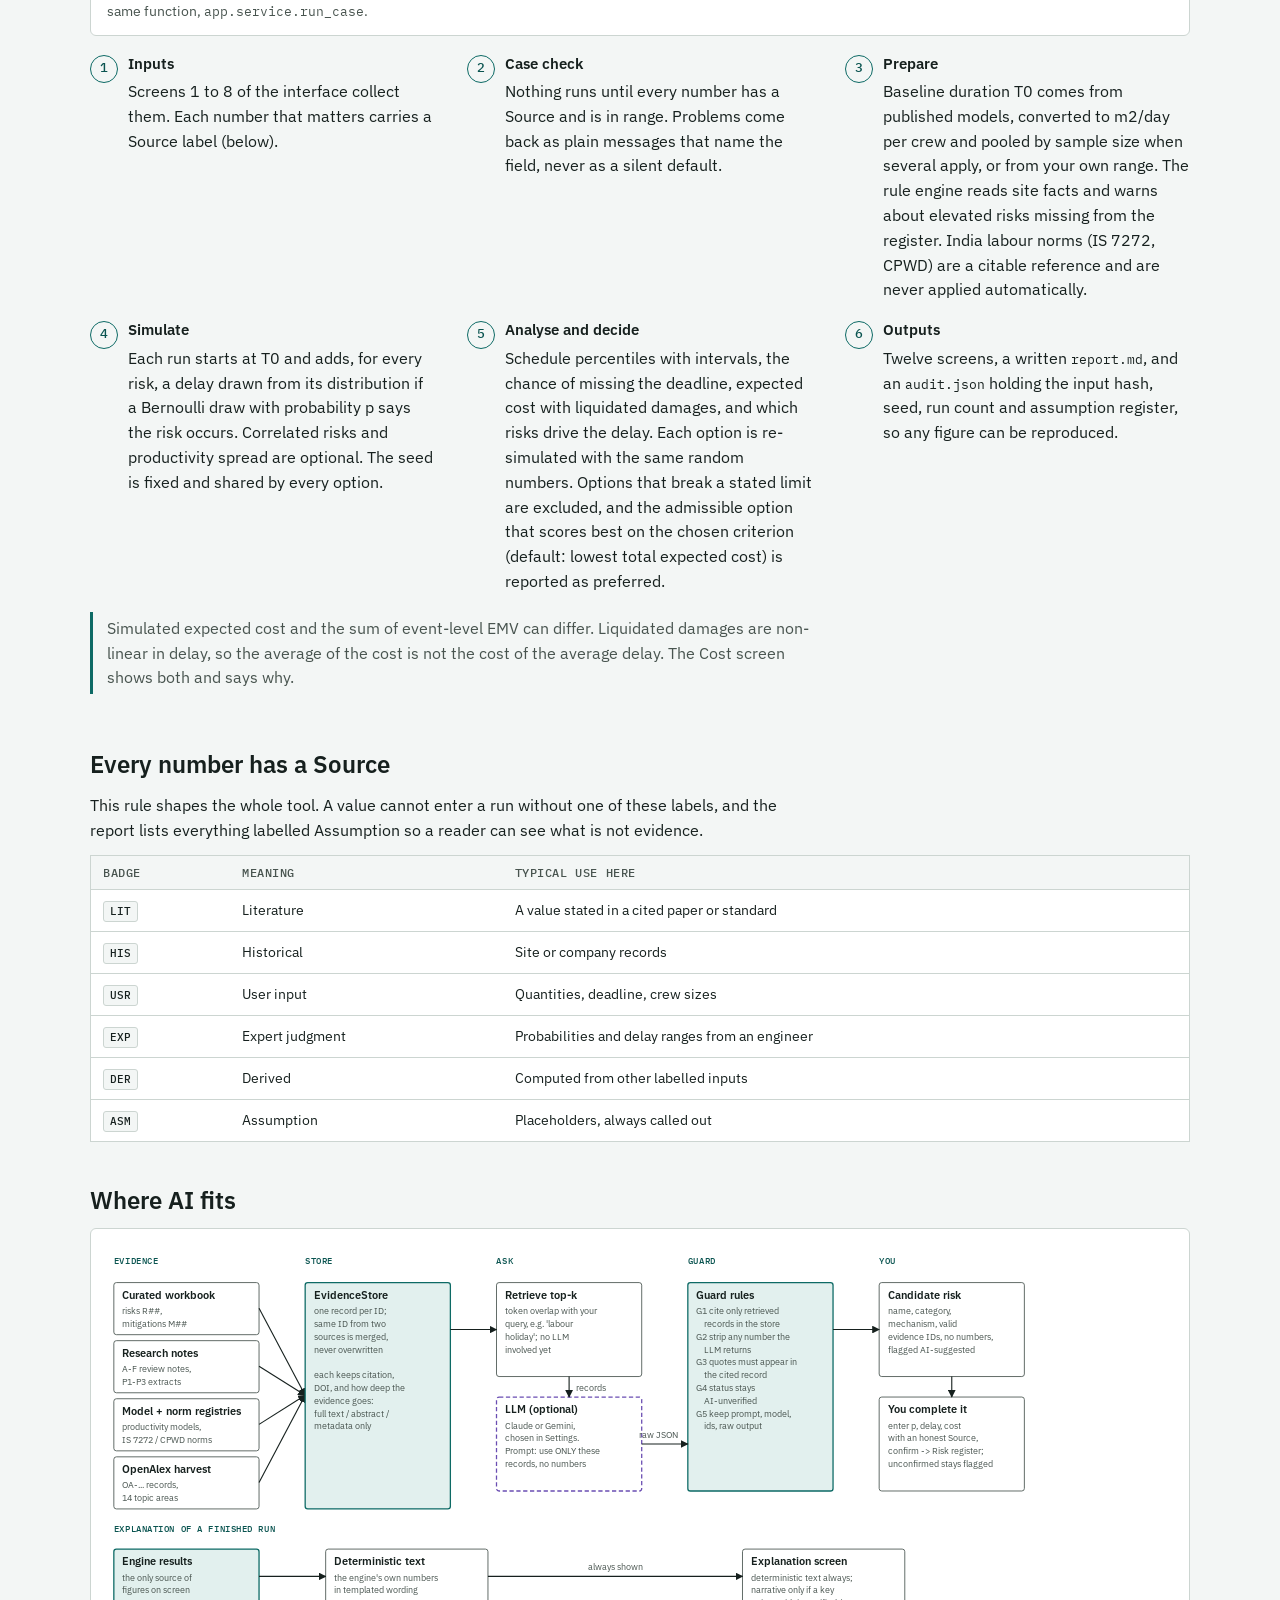
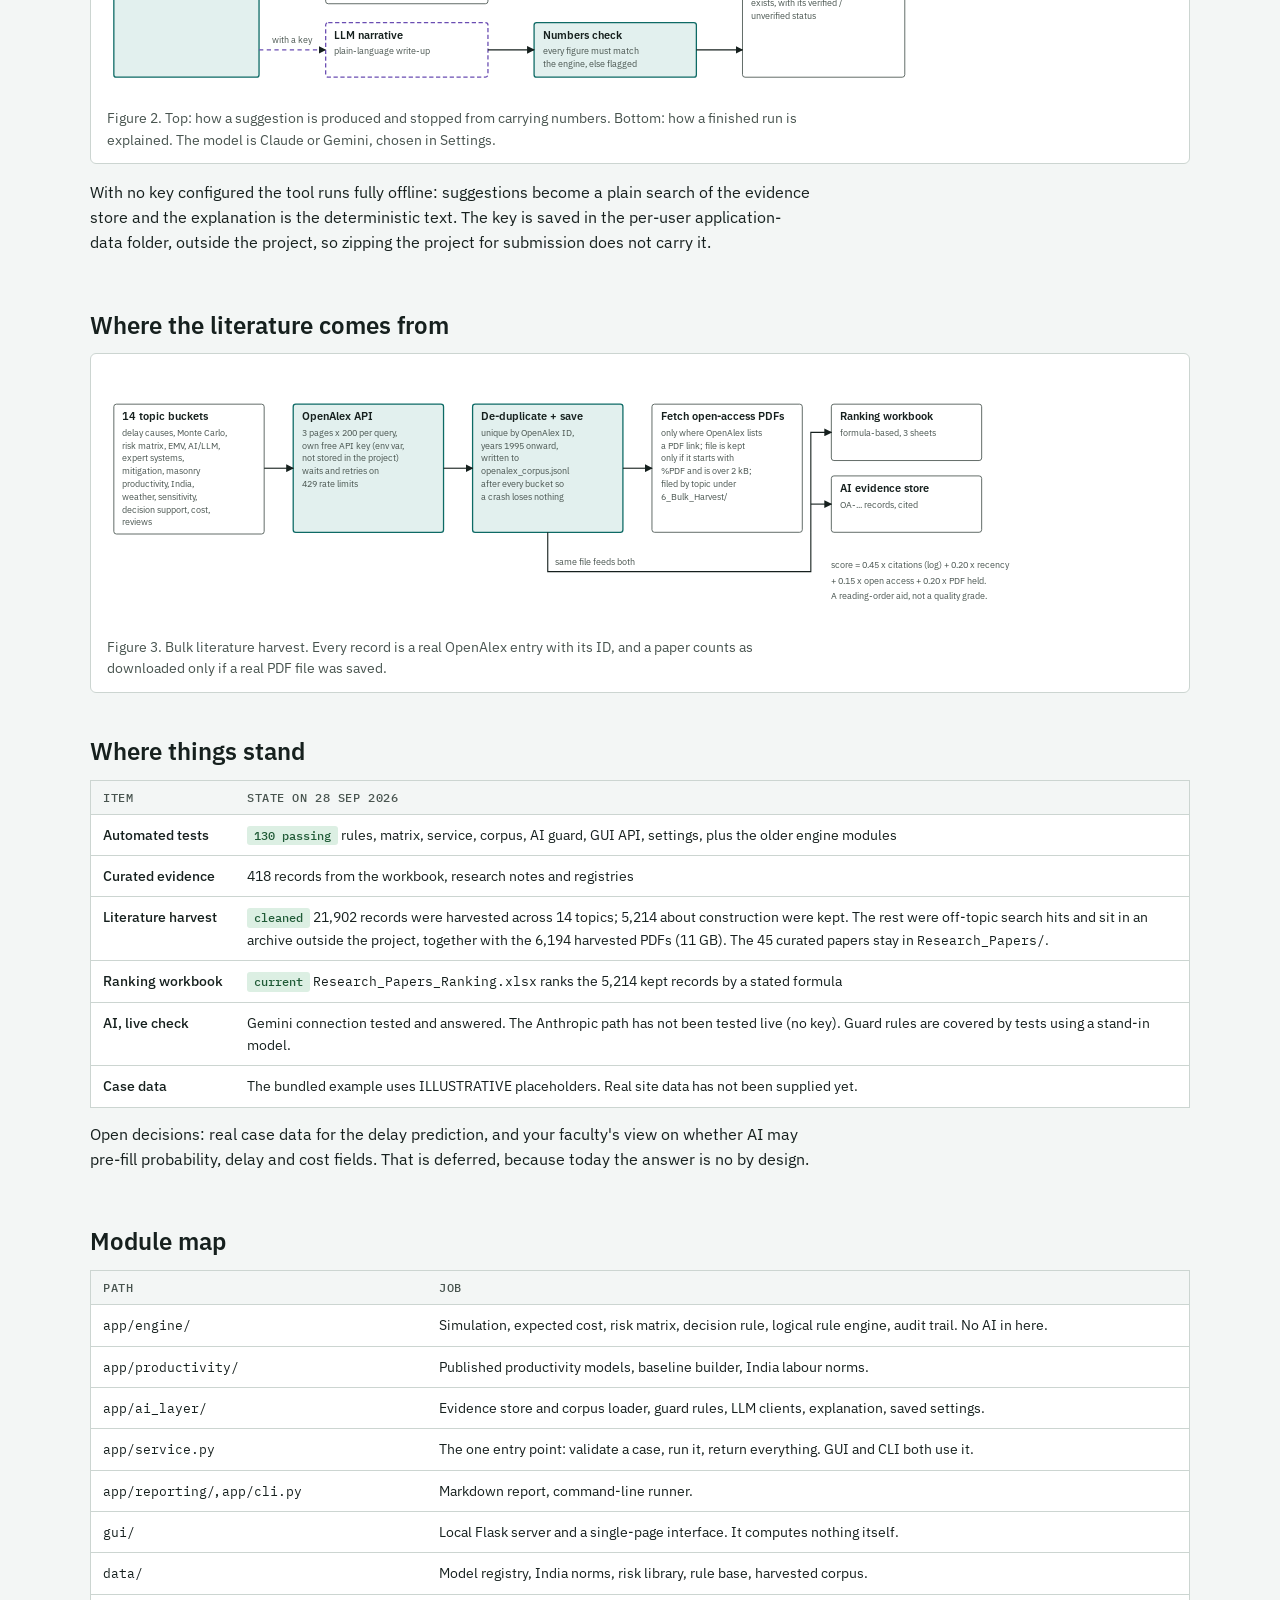
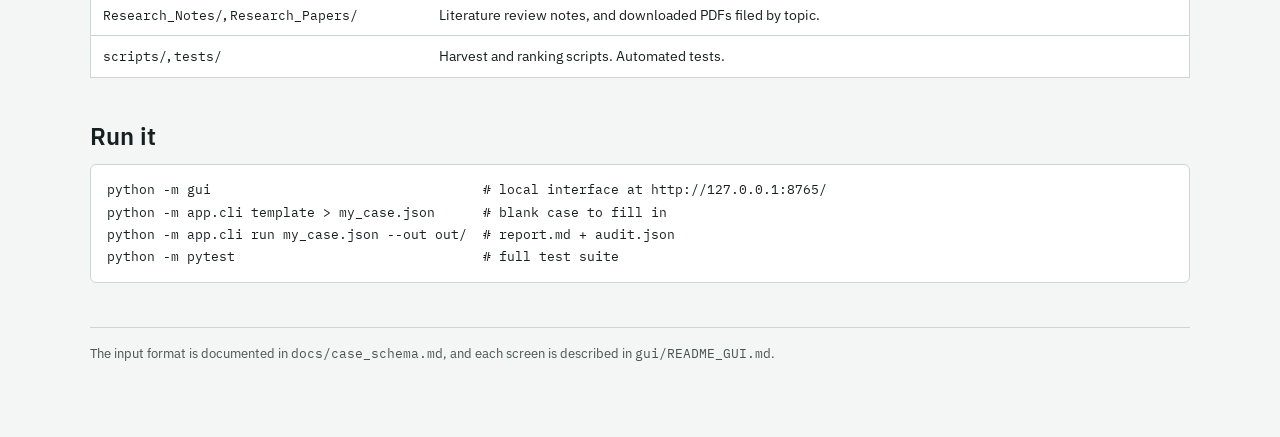
==== commit 44a3a2b8: "Round 1 fix wave C/D: guards, regenerated RII statistics, document corrections * guard G3: empty quo" ====
--- a/docs/Project_Overview_Report.html
+++ b/docs/Project_Overview_Report.html
@@ -1,215 +1,216 @@
-<!doctype html>
-<html lang="en"><head><meta charset="utf-8"><meta name="viewport" content="width=device-width,initial-scale=1">
-<title>Masonry Delay-Risk Decision Support</title>
-<link rel="preconnect" href="https://fonts.googleapis.com">
-<link rel="stylesheet" href="https://fonts.googleapis.com/css2?family=IBM+Plex+Mono:wght@400;500&family=IBM+Plex+Sans:wght@400;500;600&display=swap">
-<style>
-:root {
-  --sans: "IBM Plex Sans", system-ui, -apple-system, "Segoe UI", sans-serif;
-  --mono: "IBM Plex Mono", ui-monospace, "Cascadia Mono", Consolas, monospace;
-  --bg: #f3f6f5;
-  --surface: #ffffff;
-  --ink: #16201e;
-  --ink-2: #48544f;
-  --line: #ccd5d1;
-  --accent: #0d6a65;
-  --accent-ink: #0a5450;
-  --key-fill: #e2f0ee;
-  --ai: #6a4db2;
-  --warn-bg: #fbeed0;
-  --warn-ink: #7a4f00;
-  --ok-bg: #dcefe3;
-  --ok-ink: #1f5a36;
-  color-scheme: light;
-}
-@media (prefers-color-scheme: dark) {
-  :root:not([data-theme="light"]) {
-    --bg: #0d1211; --surface: #141b19; --ink: #e3eae7; --ink-2: #9dafa8; --line: #2a3632;
-    --accent: #56c3bb; --accent-ink: #7fd6cf; --key-fill: #143230; --ai: #a58df0;
-    --warn-bg: #3a2c0d; --warn-ink: #f0c060; --ok-bg: #163524; --ok-ink: #8fd6a8;
-    color-scheme: dark;
-  }
-}
-:root[data-theme="dark"] {
-  --bg: #0d1211; --surface: #141b19; --ink: #e3eae7; --ink-2: #9dafa8; --line: #2a3632;
-  --accent: #56c3bb; --accent-ink: #7fd6cf; --key-fill: #143230; --ai: #a58df0;
-  --warn-bg: #3a2c0d; --warn-ink: #f0c060; --ok-bg: #163524; --ok-ink: #8fd6a8;
-  color-scheme: dark;
-}
-* { box-sizing: border-box; }
-body { background: var(--bg); color: var(--ink); font: 400 15.5px/1.6 var(--sans); padding-inline: 20px; padding-block: 36px 64px; }
-.wrap { max-width: 1100px; margin: 0 auto; display: flex; flex-direction: column; gap: 44px; }
-header { display: flex; flex-direction: column; gap: 14px; padding-bottom: 8px; border-bottom: 2px solid var(--ink); }
-.kicker { font: 500 12px/1 var(--mono); letter-spacing: .08em; text-transform: uppercase; color: var(--accent-ink); }
-h1 { font: 600 clamp(28px, 4.4vw, 44px)/1.1 var(--sans); margin: 0; letter-spacing: -.01em; text-wrap: balance; }
-.lede { font-size: 18px; line-height: 1.55; max-width: 62ch; margin: 0; color: var(--ink-2); }
-.meta { font: 400 13px/1.5 var(--mono); color: var(--ink-2); margin: 0 0 10px; }
-h2 { font: 600 24px/1.2 var(--sans); margin: 0 0 14px; text-wrap: balance; }
-h3 { font: 600 15px/1.3 var(--sans); margin: 0 0 6px; }
-p { margin: 0 0 12px; max-width: 72ch; }
-section { display: block; }
-.cols { display: grid; grid-template-columns: repeat(auto-fit, minmax(300px, 1fr)); gap: 28px; }
-ul.plain { margin: 0; padding-left: 20px; display: flex; flex-direction: column; gap: 8px; max-width: 72ch; }
-ol.steps { margin: 18px 0 0; padding: 0; list-style: none; display: grid; grid-template-columns: repeat(auto-fit, minmax(320px, 1fr)); gap: 18px 32px; counter-reset: s; }
-ol.steps li { counter-increment: s; padding-left: 38px; position: relative; }
-ol.steps li::before { content: counter(s); position: absolute; left: 0; top: 1px; width: 26px; height: 26px; border: 1.5px solid var(--accent); color: var(--accent-ink); border-radius: 50%; font: 500 13px/23px var(--mono); text-align: center; }
-figure { margin: 0; background: var(--surface); border: 1px solid var(--line); border-radius: 6px; padding: 16px 16px 12px; }
-.fig { overflow-x: auto; }
-.fig svg { display: block; width: 100%; min-width: 980px; height: auto; color: var(--ink); }
-figcaption { font-size: 13.5px; color: var(--ink-2); margin-top: 10px; max-width: 90ch; }
-.node { fill: var(--surface); stroke: var(--ink-2); stroke-width: 1; }
-.node.key { fill: var(--key-fill); stroke: var(--accent); stroke-width: 1.5; }
-.node.quiet { fill: none; stroke-dasharray: 2 3; }
-.node.ai { fill: var(--surface); stroke: var(--ai); stroke-width: 1.5; stroke-dasharray: 5 3; }
-.nhead { font: 600 12.5px var(--sans); fill: var(--ink); }
-.nline { font: 400 11px var(--sans); fill: var(--ink-2); white-space: pre; }
-.colhead { font: 500 11px var(--mono); fill: var(--accent-ink); letter-spacing: .06em; }
-.elabel { font: 400 10.5px var(--sans); fill: var(--ink-2); }
-.edge { fill: none; stroke: currentColor; stroke-width: 1.3; }
-.edge.dash { stroke: var(--ai); stroke-dasharray: 5 4; color: var(--ai); }
-table { width: 100%; border-collapse: collapse; font-size: 14px; background: var(--surface); border: 1px solid var(--line); }
-th, td { text-align: left; vertical-align: top; padding: 9px 12px; border-bottom: 1px solid var(--line); }
-th { font: 500 11.5px var(--mono); letter-spacing: .05em; text-transform: uppercase; color: var(--ink-2); background: var(--bg); }
-tr:last-child td { border-bottom: 0; }
-td:first-child { white-space: nowrap; font-weight: 500; }
-code, .m { font: 400 13px var(--mono); }
-.tw { overflow-x: auto; }
-.badge { display: inline-block; font: 500 11px/1 var(--mono); padding: 4px 6px; border-radius: 3px; border: 1px solid var(--line); background: var(--bg); margin-right: 6px; }
-.st { display: inline-block; font: 500 11.5px/1 var(--mono); padding: 4px 7px; border-radius: 3px; }
-.st.ok { background: var(--ok-bg); color: var(--ok-ink); }
-.st.wip { background: var(--warn-bg); color: var(--warn-ink); }
-pre { margin: 0; padding: 14px 16px; background: var(--surface); border: 1px solid var(--line); border-radius: 6px; overflow-x: auto; font: 400 13px/1.7 var(--mono); }
-.note { border-left: 3px solid var(--accent); padding: 4px 0 4px 14px; max-width: 72ch; color: var(--ink-2); }
-footer { font-size: 13px; color: var(--ink-2); border-top: 1px solid var(--line); padding-top: 16px; }
-@media (max-width: 560px) { body { font-size: 15px; } ol.steps { grid-template-columns: 1fr; } }
-</style>
-
-</head><body>
-<div class="wrap">
-
-<header>
-  <span class="kicker">Final-year project · B.Tech Civil Engineering</span>
-  <h1>Masonry Delay-Risk Decision Support</h1>
-  <p class="lede">A tool that takes what is known about one brick or block masonry activity, runs it through a fixed simulation, and says which response is preferred and why. Every figure on screen traces to an input you gave or a paper it cites.</p>
-  <p class="meta">One activity: brick / blockwork masonry, India · written 28 Sep 2026</p>
-  <p class="note"><b>Update.</b> The interface and service were later reduced to risk identification, the risk register and the risk matrix. The simulation, cost and decision steps described in Figure 1 (steps 4 to 6) are no longer part of the app. The rules, the guarded AI layer, the evidence corpus and the literature harvest below are unchanged.</p>
-</header>
-
-<section>
-  <h2>What it does</h2>
-  <p>You describe the activity (quantity, crews, deadline), the risks that could delay it (each with a probability, a delay range and a cost, and where each number came from), and the mitigations you could pay for. The tool simulates the activity many thousands of times, reports how late it is likely to finish and what that costs, re-runs it for each mitigation option, and states which option is preferred under a rule you chose.</p>
-  <div class="cols">
-    <div>
-      <h3>It will not</h3>
-      <ul class="plain">
-        <li><b>Invent a number.</b> AI may suggest risks and cite papers. Probabilities, delays and costs come from you, from site records, or from a cited source.</li>
-        <li><b>Call anything optimal.</b> It reports the option preferred under the stated criterion, among the options actually evaluated.</li>
-      </ul>
-    </div>
-    <div>
-      <h3>It also does not</h3>
-      <ul class="plain">
-        <li><b>Fit a new productivity equation.</b> Productivity comes from published models, or a range you enter, with warnings when you go outside a model's validity range.</li>
-        <li><b>Train on the papers.</b> The literature is a searchable evidence store the AI must cite from. No model is fitted to it.</li>
-      </ul>
-    </div>
-  </div>
-</section>
-
-<section>
-  <h2>How a run works</h2>
-  <figure>
-    <div class="fig"><svg viewBox="0 0 1270 716" role="img" aria-label="Left-to-right flow: six input groups are validated, prepared, simulated by Monte Carlo, analysed and compared as options, and end as screens, a report and an audit file." xmlns="http://www.w3.org/2000/svg"><defs><marker id="ah" viewBox="0 0 10 10" refX="9" refY="5" markerWidth="7" markerHeight="7" orient="auto-start-reverse"><path d="M0 0 L10 5 L0 10 z" fill="currentColor"/></marker></defs><text class="colhead" x="30" y="22">1  INPUTS</text><text class="colhead" x="242" y="22">2  VALIDATE</text><text class="colhead" x="454" y="22">3  PREPARE</text><text class="colhead" x="666" y="22">4  SIMULATE</text><text class="colhead" x="878" y="22">5  ANALYSE + DECIDE</text><text class="colhead" x="1090" y="22">6  OUTPUTS</text><rect class="node" x="30" y="44" width="172" height="76" rx="3"/><text class="nhead" x="40" y="63">Case + activity</text><text class="nline" x="40" y="81">quantity, crews, hours</text><text class="nline" x="40" y="96">deadline, each with</text><text class="nline" x="40" y="111">a Source label</text><rect class="node" x="30" y="134" width="172" height="76" rx="3"/><text class="nhead" x="40" y="153">Productivity choice</text><text class="nline" x="40" y="171">manual min / likely /</text><text class="nline" x="40" y="186">max, or published</text><text class="nline" x="40" y="201">models</text><rect class="node" x="30" y="224" width="172" height="61" rx="3"/><text class="nhead" x="40" y="243">Site facts</text><text class="nline" x="40" y="261">Yes / No / Unknown,</text><text class="nline" x="40" y="276">or a number</text><rect class="node" x="30" y="299" width="172" height="91" rx="3"/><text class="nhead" x="40" y="318">Risk register</text><text class="nline" x="40" y="336">probability p,</text><text class="nline" x="40" y="351">delay distribution,</text><text class="nline" x="40" y="366">direct cost, each</text><text class="nline" x="40" y="381">with a Source</text><rect class="node" x="30" y="404" width="172" height="61" rx="3"/><text class="nhead" x="40" y="423">Cost model</text><text class="nline" x="40" y="441">cost per delay day,</text><text class="nline" x="40" y="456">liquidated damages</text><rect class="node" x="30" y="479" width="172" height="76" rx="3"/><text class="nhead" x="40" y="498">Mitigations + options</text><text class="nline" x="40" y="516">action, p / delay after,</text><text class="nline" x="40" y="531">cost, constraints</text><rect class="node key" x="242" y="44" width="172" height="532" rx="3"/><text class="nhead" x="252" y="63">Case check</text><text class="nline" x="252" y="81">parse_case</text><text class="nline" x="252" y="96"></text><text class="nline" x="252" y="111">Every number must carry</text><text class="nline" x="252" y="126">a Source, or the run</text><text class="nline" x="252" y="141">is refused.</text><text class="nline" x="252" y="156"></text><text class="nline" x="252" y="171">Missing, non-numeric or</text><text class="nline" x="252" y="186">out-of-range inputs</text><text class="nline" x="252" y="201">come back as plain</text><text class="nline" x="252" y="216">messages, never as a</text><text class="nline" x="252" y="231">silent default of 0.</text><text class="nline" x="252" y="246"></text><text class="nline" x="252" y="261">Live: re-checked on</text><text class="nline" x="252" y="276">every edit in the GUI.</text><path class="edge" d="M 202 82.0 L 242 82.0" marker-end="url(#ah)"/><path class="edge" d="M 202 172.0 L 242 172.0" marker-end="url(#ah)"/><path class="edge" d="M 202 254.5 L 242 254.5" marker-end="url(#ah)"/><path class="edge" d="M 202 344.5 L 242 344.5" marker-end="url(#ah)"/><path class="edge" d="M 202 434.5 L 242 434.5" marker-end="url(#ah)"/><path class="edge" d="M 202 517.0 L 242 517.0" marker-end="url(#ah)"/><rect class="node" x="454" y="44" width="172" height="150" rx="3"/><text class="nhead" x="464" y="63">Baseline duration T0</text><text class="nline" x="464" y="81">published models -&gt;</text><text class="nline" x="464" y="96">m2/day per crew</text><text class="nline" x="464" y="111">unit + range checks</text><text class="nline" x="464" y="126">pooled by sample size</text><text class="nline" x="464" y="141">(or manual range)</text><text class="nline" x="464" y="156">-&gt; planned days T0</text><rect class="node" x="454" y="214" width="172" height="122" rx="3"/><text class="nhead" x="464" y="233">Rule engine</text><text class="nline" x="464" y="251">site facts -&gt; rules</text><text class="nline" x="464" y="266">fired / not evaluable;</text><text class="nline" x="464" y="281">elevated risks missing</text><text class="nline" x="464" y="296">from the register are</text><text class="nline" x="464" y="311">flagged as warnings</text><text class="nline" x="464" y="326">only, not a sim input</text><rect class="node quiet" x="454" y="344" width="172" height="66" rx="3"/><text class="nhead" x="464" y="363">Register + costs</text><text class="nline" x="464" y="381">passed through as</text><text class="nline" x="464" y="396">validated</text><rect class="node" x="454" y="430" width="172" height="146" rx="3"/><text class="nhead" x="464" y="449">Options + mitigations</text><text class="nline" x="464" y="467">each option = a set of</text><text class="nline" x="464" y="482">mitigations, at most</text><text class="nline" x="464" y="497">one per risk;</text><text class="nline" x="464" y="512">only p and delay change,</text><text class="nline" x="464" y="527">to the values you gave</text><path class="edge" d="M 414 119 L 454 119" marker-end="url(#ah)"/><path class="edge" d="M 414 267 L 454 267" marker-end="url(#ah)"/><path class="edge" d="M 414 377 L 454 377" marker-end="url(#ah)"/><path class="edge" d="M 414 503 L 454 503" marker-end="url(#ah)"/><rect class="node key" x="666" y="44" width="172" height="276" rx="3"/><text class="nhead" x="676" y="63">Monte Carlo</text><text class="nline" x="676" y="81">n runs, fixed seed</text><text class="nline" x="676" y="96"></text><text class="nline" x="676" y="111">each run:</text><text class="nline" x="676" y="126">  T0</text><text class="nline" x="676" y="141">  + sum over risks of</text><text class="nline" x="676" y="156">    occurs? Bernoulli(p)</text><text class="nline" x="676" y="171">    x extra delay drawn</text><text class="nline" x="676" y="186">    from Beta-PERT /</text><text class="nline" x="676" y="201">    triangular / uniform</text><text class="nline" x="676" y="216">    / fixed</text><text class="nline" x="676" y="231"></text><text class="nline" x="676" y="246">optional: correlated</text><text class="nline" x="676" y="261">risks (Gaussian copula),</text><text class="nline" x="676" y="276">productivity spread</text><rect class="node" x="666" y="340" width="172" height="236" rx="3"/><text class="nhead" x="676" y="359">Re-run per option</text><text class="nline" x="676" y="377">apply the mitigations,</text><text class="nline" x="676" y="392">simulate again with the</text><text class="nline" x="676" y="407">SAME random numbers so</text><text class="nline" x="676" y="422">a difference between</text><text class="nline" x="676" y="437">options is the change</text><text class="nline" x="676" y="452">itself, not sampling</text><text class="nline" x="676" y="467">noise</text><text class="nline" x="676" y="482"></text><text class="nline" x="676" y="497">ACCEPT = do nothing</text><path class="edge" d="M 626 119 L 646 119 L 646 150 L 666 150" marker-end="url(#ah)"/><text class="elabel" x="636" y="112" text-anchor="middle">T0</text><path class="edge" d="M 626 377 L 646 377 L 646 250 L 666 250" marker-end="url(#ah)"/><text class="elabel" x="646" y="395" text-anchor="middle">risks</text><path class="edge" d="M 626 503 L 666 503" marker-end="url(#ah)"/><text class="elabel" x="646" y="496" text-anchor="middle">sets</text><path class="edge" d="M 752.0 320 L 752.0 340" marker-end="url(#ah)"/><text class="elabel" x="760.0" y="334" text-anchor="start">same seed</text><rect class="node" x="878" y="44" width="172" height="100" rx="3"/><text class="nhead" x="888" y="63">Schedule result</text><text class="nline" x="888" y="81">mean, P50-P95 + 95% CI</text><text class="nline" x="888" y="96">P(T &gt; deadline)</text><text class="nline" x="888" y="111">CVaR90</text><rect class="node" x="878" y="160" width="172" height="86" rx="3"/><text class="nhead" x="888" y="179">Cost</text><text class="nline" x="888" y="197">simulated expected cost</text><text class="nline" x="888" y="212">with liquidated damages;</text><text class="nline" x="888" y="227">event EMV alongside</text><rect class="node" x="878" y="262" width="172" height="100" rx="3"/><text class="nhead" x="888" y="281">Checks + matrix</text><text class="nline" x="888" y="299">which risks drive delay</text><text class="nline" x="888" y="314">convergence, analytic</text><text class="nline" x="888" y="329">cross-check, risk matrix</text><text class="nline" x="888" y="344">(ordinal only)</text><rect class="node key" x="878" y="378" width="172" height="198" rx="3"/><text class="nhead" x="888" y="397">Decision</text><text class="nline" x="888" y="415">minimise the chosen</text><text class="nline" x="888" y="430">criterion (default:</text><text class="nline" x="888" y="445">total expected cost)</text><text class="nline" x="888" y="460">subject to limits on</text><text class="nline" x="888" y="475">P(T&gt;deadline) and</text><text class="nline" x="888" y="490">mitigation budget;</text><text class="nline" x="888" y="505">breaking a limit rules</text><text class="nline" x="888" y="520">an option out</text><text class="nline" x="888" y="535">-&gt; &#x27;preferred under the</text><text class="nline" x="888" y="550">stated criterion&#x27;</text><path class="edge" d="M 838 94 L 878 94" marker-end="url(#ah)"/><path class="edge" d="M 838 203 L 878 203" marker-end="url(#ah)"/><path class="edge" d="M 838 312 L 878 312" marker-end="url(#ah)"/><path class="edge" d="M 838 476 L 878 476" marker-end="url(#ah)"/><text class="elabel" x="858" y="469" text-anchor="middle">per option</text><rect class="node" x="1090" y="44" width="172" height="532" rx="3"/><text class="nhead" x="1100" y="63">Outputs</text><text class="nline" x="1100" y="81">12 screens, in order:</text><text class="nline" x="1100" y="96">case, productivity,</text><text class="nline" x="1100" y="111">rules, risks, matrix,</text><text class="nline" x="1100" y="126">cost, simulation,</text><text class="nline" x="1100" y="141">mitigation, decision,</text><text class="nline" x="1100" y="156">explanation, evidence,</text><text class="nline" x="1100" y="171">report</text><text class="nline" x="1100" y="186"></text><text class="nline" x="1100" y="201">report.md</text><text class="nline" x="1100" y="216"></text><text class="nline" x="1100" y="231">audit.json</text><text class="nline" x="1100" y="246">  input hash, seed, n,</text><text class="nline" x="1100" y="261">  assumption register</text><text class="nline" x="1100" y="276"></text><text class="nline" x="1100" y="291">case JSON</text><text class="nline" x="1100" y="306">  re-runs from the</text><text class="nline" x="1100" y="321">  command line</text><path class="edge" d="M 1050 94 L 1090 94" marker-end="url(#ah)"/><path class="edge" d="M 1050 203 L 1090 203" marker-end="url(#ah)"/><path class="edge" d="M 1050 312 L 1090 312" marker-end="url(#ah)"/><path class="edge" d="M 1050 477 L 1090 477" marker-end="url(#ah)"/><rect class="node ai" x="30" y="606" width="1040" height="92" rx="3"/><text class="nhead" x="40" y="625">Evidence corpus + guarded AI  (Figure 2)</text><text class="nline" x="40" y="643">Retrieves cited evidence and drafts candidate risks; explains a finished run in words.</text><text class="nline" x="40" y="658">It never supplies a probability, delay, cost or the decision. You supply those, with a Source.</text><text class="nline" x="40" y="673">Off by default: with no key the tool runs fully offline.</text><path class="edge dash" d="M 30 652 L 16 652 L 16 345 L 30 345" marker-end="url(#ah)"/><text class="elabel" transform="rotate(-90 7 500)" x="7" y="500" text-anchor="middle">candidate risks</text><path class="edge dash" d="M 1070 652 L 1176.0 652 L 1176.0 576" marker-end="url(#ah)"/><text class="elabel" x="1168.0" y="646" text-anchor="end">narrative, numbers-checked</text></svg></div>
-    <figcaption>Figure 1. One analysis, left to right. Solid arrows carry validated inputs; dashed violet arrows are the optional AI layer, which can only propose candidates and wording, never figures. The GUI and the command line both call the same function, <code>app.service.run_case</code>.</figcaption>
-  </figure>
-  <ol class="steps">
-    <li><h3>Inputs</h3>Screens 1 to 8 of the interface collect them. Each number that matters carries a Source label (below).</li>
-    <li><h3>Case check</h3>Nothing runs until every number has a Source and is in range. Problems come back as plain messages that name the field, never as a silent default.</li>
-    <li><h3>Prepare</h3>Baseline duration T0 comes from published models, converted to m2/day per crew and pooled by sample size when several apply, or from your own range. The rule engine reads site facts and warns about elevated risks missing from the register. India labour norms (IS 7272, CPWD) are a citable reference and are never applied automatically.</li>
-    <li><h3>Simulate</h3>Each run starts at T0 and adds, for every risk, a delay drawn from its distribution if a Bernoulli draw with probability p says the risk occurs. Correlated risks and productivity spread are optional. The seed is fixed and shared by every option.</li>
-    <li><h3>Analyse and decide</h3>Schedule percentiles with intervals, the chance of missing the deadline, expected cost with liquidated damages, and which risks drive the delay. Each option is re-simulated with the same random numbers. Options that break a stated limit are excluded, and the admissible option that scores best on the chosen criterion (default: lowest total expected cost) is reported as preferred.</li>
-    <li><h3>Outputs</h3>Twelve screens, a written <code>report.md</code>, and an <code>audit.json</code> holding the input hash, seed, run count and assumption register, so any figure can be reproduced.</li>
-  </ol>
-  <p class="note" style="margin-top:18px">Simulated expected cost and the sum of event-level EMV can differ. Liquidated damages are non-linear in delay, so the average of the cost is not the cost of the average delay. The Cost screen shows both and says why.</p>
-</section>
-
-<section>
-  <h2>Every number has a Source</h2>
-  <p>This rule shapes the whole tool. A value cannot enter a run without one of these labels, and the report lists everything labelled Assumption so a reader can see what is not evidence.</p>
-  <div class="tw">
-  <table>
-    <tr><th>Badge</th><th>Meaning</th><th>Typical use here</th></tr>
-    <tr><td><span class="badge">LIT</span></td><td>Literature</td><td>A value stated in a cited paper or standard</td></tr>
-    <tr><td><span class="badge">HIS</span></td><td>Historical</td><td>Site or company records</td></tr>
-    <tr><td><span class="badge">USR</span></td><td>User input</td><td>Quantities, deadline, crew sizes</td></tr>
-    <tr><td><span class="badge">EXP</span></td><td>Expert judgment</td><td>Probabilities and delay ranges from an engineer</td></tr>
-    <tr><td><span class="badge">DER</span></td><td>Derived</td><td>Computed from other labelled inputs</td></tr>
-    <tr><td><span class="badge">ASM</span></td><td>Assumption</td><td>Placeholders, always called out</td></tr>
-  </table>
-  </div>
-</section>
-
-<section>
-  <h2>Where AI fits</h2>
-  <figure>
-    <div class="fig"><svg viewBox="0 0 1248 530" role="img" aria-label="Evidence sources merge into one store; a question retrieves a few records; the LLM proposes candidate risks from only those; five guard rules strip numbers and unsupported citations; the result is an unverified candidate that a person must complete." xmlns="http://www.w3.org/2000/svg"><defs><marker id="ah" viewBox="0 0 10 10" refX="9" refY="5" markerWidth="7" markerHeight="7" orient="auto-start-reverse"><path d="M0 0 L10 5 L0 10 z" fill="currentColor"/></marker></defs><text class="colhead" x="8" y="22">EVIDENCE</text><text class="colhead" x="232" y="22">STORE</text><text class="colhead" x="456" y="22">ASK</text><text class="colhead" x="680" y="22">GUARD</text><text class="colhead" x="904" y="22">YOU</text><rect class="node" x="8" y="44" width="170" height="61" rx="3"/><text class="nhead" x="18" y="63">Curated workbook</text><text class="nline" x="18" y="81">risks R##,</text><text class="nline" x="18" y="96">mitigations M##</text><path class="edge" d="M 178 74 L 232 176" marker-end="url(#ah)"/><rect class="node" x="8" y="112" width="170" height="61" rx="3"/><text class="nhead" x="18" y="131">Research notes</text><text class="nline" x="18" y="149">A-F review notes,</text><text class="nline" x="18" y="164">P1-P3 extracts</text><path class="edge" d="M 178 142 L 232 176" marker-end="url(#ah)"/><rect class="node" x="8" y="180" width="170" height="61" rx="3"/><text class="nhead" x="18" y="199">Model + norm registries</text><text class="nline" x="18" y="217">productivity models,</text><text class="nline" x="18" y="232">IS 7272 / CPWD norms</text><path class="edge" d="M 178 210 L 232 176" marker-end="url(#ah)"/><rect class="node" x="8" y="248" width="170" height="61" rx="3"/><text class="nhead" x="18" y="267">OpenAlex harvest</text><text class="nline" x="18" y="285">OA-... records,</text><text class="nline" x="18" y="300">14 topic areas</text><path class="edge" d="M 178 278 L 232 176" marker-end="url(#ah)"/><rect class="node key" x="232" y="44" width="170" height="265" rx="3"/><text class="nhead" x="242" y="63">EvidenceStore</text><text class="nline" x="242" y="81">one record per ID;</text><text class="nline" x="242" y="96">same ID from two</text><text class="nline" x="242" y="111">sources is merged,</text><text class="nline" x="242" y="126">never overwritten</text><text class="nline" x="242" y="141"></text><text class="nline" x="242" y="156">each keeps citation,</text><text class="nline" x="242" y="171">DOI, and how deep the</text><text class="nline" x="242" y="186">evidence goes:</text><text class="nline" x="242" y="201">full text / abstract /</text><text class="nline" x="242" y="216">metadata only</text><rect class="node" x="456" y="44" width="170" height="110" rx="3"/><text class="nhead" x="466" y="63">Retrieve top-k</text><text class="nline" x="466" y="81">token overlap with your</text><text class="nline" x="466" y="96">query, e.g. &#x27;labour</text><text class="nline" x="466" y="111">holiday&#x27;; no LLM</text><text class="nline" x="466" y="126">involved yet</text><path class="edge" d="M 402 99 L 456 99" marker-end="url(#ah)"/><rect class="node ai" x="456" y="178" width="170" height="110" rx="3"/><text class="nhead" x="466" y="197">LLM (optional)</text><text class="nline" x="466" y="215">Claude or Gemini,</text><text class="nline" x="466" y="230">chosen in Settings.</text><text class="nline" x="466" y="245">Prompt: use ONLY these</text><text class="nline" x="466" y="260">records, no numbers</text><path class="edge" d="M 541.0 154 L 541.0 178" marker-end="url(#ah)"/><text class="elabel" x="549.0" y="171" text-anchor="start">records</text><rect class="node key" x="680" y="44" width="170" height="244" rx="3"/><text class="nhead" x="690" y="63">Guard rules</text><text class="nline" x="690" y="81">G1 cite only retrieved</text><text class="nline" x="690" y="96">    records in the store</text><text class="nline" x="690" y="111">G2 strip any number the</text><text class="nline" x="690" y="126">    LLM returns</text><text class="nline" x="690" y="141">G3 quotes must appear in</text><text class="nline" x="690" y="156">    the cited record</text><text class="nline" x="690" y="171">G4 status stays</text><text class="nline" x="690" y="186">    AI-unverified</text><text class="nline" x="690" y="201">G5 keep prompt, model,</text><text class="nline" x="690" y="216">    ids, raw output</text><path class="edge" d="M 626 233 L 680 233" marker-end="url(#ah)"/><text class="elabel" x="646" y="226" text-anchor="middle">raw JSON</text><rect class="node" x="904" y="44" width="170" height="110" rx="3"/><text class="nhead" x="914" y="63">Candidate risk</text><text class="nline" x="914" y="81">name, category,</text><text class="nline" x="914" y="96">mechanism, valid</text><text class="nline" x="914" y="111">evidence IDs, no numbers,</text><text class="nline" x="914" y="126">flagged AI-suggested</text><path class="edge" d="M 850 99 L 904 99" marker-end="url(#ah)"/><rect class="node" x="904" y="178" width="170" height="110" rx="3"/><text class="nhead" x="914" y="197">You complete it</text><text class="nline" x="914" y="215">enter p, delay, cost</text><text class="nline" x="914" y="230">with an honest Source,</text><text class="nline" x="914" y="245">confirm -&gt; Risk register;</text><text class="nline" x="914" y="260">unconfirmed stays flagged</text><path class="edge" d="M 989.0 154 L 989.0 178" marker-end="url(#ah)"/><text class="colhead" x="8" y="336">EXPLANATION OF A FINISHED RUN</text><rect class="node key" x="8" y="356" width="170" height="150" rx="3"/><text class="nhead" x="18" y="375">Engine results</text><text class="nline" x="18" y="393">the only source of</text><text class="nline" x="18" y="408">figures on screen</text><rect class="node" x="256" y="356" width="190" height="64" rx="3"/><text class="nhead" x="266" y="375">Deterministic text</text><text class="nline" x="266" y="393">the engine&#x27;s own numbers</text><text class="nline" x="266" y="408">in templated wording</text><rect class="node ai" x="256" y="442" width="190" height="64" rx="3"/><text class="nhead" x="266" y="461">LLM narrative</text><text class="nline" x="266" y="479">plain-language write-up</text><rect class="node key" x="500" y="442" width="190" height="64" rx="3"/><text class="nhead" x="510" y="461">Numbers check</text><text class="nline" x="510" y="479">every figure must match</text><text class="nline" x="510" y="494">the engine, else flagged</text><rect class="node" x="744" y="356" width="190" height="150" rx="3"/><text class="nhead" x="754" y="375">Explanation screen</text><text class="nline" x="754" y="393">deterministic text always;</text><text class="nline" x="754" y="408">narrative only if a key</text><text class="nline" x="754" y="423">exists, with its verified /</text><text class="nline" x="754" y="438">unverified status</text><path class="edge" d="M 178 388 L 256 388" marker-end="url(#ah)"/><path class="edge dash" d="M 178 474 L 256 474" marker-end="url(#ah)"/><text class="elabel" x="217" y="466" text-anchor="middle">with a key</text><path class="edge" d="M 446 474 L 500 474" marker-end="url(#ah)"/><path class="edge" d="M 690 474 L 744 474" marker-end="url(#ah)"/><path class="edge" d="M 446 388 L 744 388" marker-end="url(#ah)"/><text class="elabel" x="595" y="380" text-anchor="middle">always shown</text></svg></div>
-    <figcaption>Figure 2. Top: how a suggestion is produced and stopped from carrying numbers. Bottom: how a finished run is explained. The model is Claude or Gemini, chosen in Settings.</figcaption>
-  </figure>
-  <p style="margin-top:16px">With no key configured the tool runs fully offline: suggestions become a plain search of the evidence store and the explanation is the deterministic text. The key is saved in the per-user application-data folder, outside the project, so zipping the project for submission does not carry it.</p>
-</section>
-
-<section>
-  <h2>Where the literature comes from</h2>
-  <figure>
-    <div class="fig"><svg viewBox="0 0 1248 300" role="img" aria-label="Fourteen topic query sets go to OpenAlex, results are de-duplicated and checkpointed to one file, open-access PDFs are downloaded and verified, and the same file feeds a ranking workbook and the AI evidence store." xmlns="http://www.w3.org/2000/svg"><defs><marker id="ah" viewBox="0 0 10 10" refX="9" refY="5" markerWidth="7" markerHeight="7" orient="auto-start-reverse"><path d="M0 0 L10 5 L0 10 z" fill="currentColor"/></marker></defs><rect class="node" x="8" y="40" width="176" height="152" rx="3"/><text class="nhead" x="18" y="59">14 topic buckets</text><text class="nline" x="18" y="77">delay causes, Monte Carlo,</text><text class="nline" x="18" y="92">risk matrix, EMV, AI/LLM,</text><text class="nline" x="18" y="107">expert systems,</text><text class="nline" x="18" y="122">mitigation, masonry</text><text class="nline" x="18" y="137">productivity, India,</text><text class="nline" x="18" y="152">weather, sensitivity,</text><text class="nline" x="18" y="167">decision support, cost,</text><text class="nline" x="18" y="182">reviews</text><rect class="node key" x="218" y="40" width="176" height="150" rx="3"/><text class="nhead" x="228" y="59">OpenAlex API</text><text class="nline" x="228" y="77">3 pages x 200 per query,</text><text class="nline" x="228" y="92">own free API key (env var,</text><text class="nline" x="228" y="107">not stored in the project)</text><text class="nline" x="228" y="122">waits and retries on</text><text class="nline" x="228" y="137">429 rate limits</text><rect class="node key" x="428" y="40" width="176" height="150" rx="3"/><text class="nhead" x="438" y="59">De-duplicate + save</text><text class="nline" x="438" y="77">unique by OpenAlex ID,</text><text class="nline" x="438" y="92">years 1995 onward,</text><text class="nline" x="438" y="107">written to</text><text class="nline" x="438" y="122">openalex_corpus.jsonl</text><text class="nline" x="438" y="137">after every bucket so</text><text class="nline" x="438" y="152">a crash loses nothing</text><rect class="node" x="638" y="40" width="176" height="150" rx="3"/><text class="nhead" x="648" y="59">Fetch open-access PDFs</text><text class="nline" x="648" y="77">only where OpenAlex lists</text><text class="nline" x="648" y="92">a PDF link; file is kept</text><text class="nline" x="648" y="107">only if it starts with</text><text class="nline" x="648" y="122">%PDF and is over 2 kB;</text><text class="nline" x="648" y="137">filed by topic under</text><text class="nline" x="648" y="152">6_Bulk_Harvest/</text><path class="edge" d="M 184 115 L 218 115" marker-end="url(#ah)"/><path class="edge" d="M 394 115 L 428 115" marker-end="url(#ah)"/><path class="edge" d="M 604 115 L 638 115" marker-end="url(#ah)"/><rect class="node" x="848" y="40" width="176" height="66" rx="3"/><text class="nhead" x="858" y="59">Ranking workbook</text><text class="nline" x="858" y="77">formula-based, 3 sheets</text><rect class="node" x="848" y="124" width="176" height="66" rx="3"/><text class="nhead" x="858" y="143">AI evidence store</text><text class="nline" x="858" y="161">OA-... records, cited</text><path class="edge" d="M 516.0 190 L 516.0 236 L 824 236 L 824 73 L 848 73" marker-end="url(#ah)"/><path class="edge" d="M 824 157 L 848 157" marker-end="url(#ah)"/><text class="elabel" x="524.0" y="228" text-anchor="start">same file feeds both</text><text class="elabel" x="848" y="232" text-anchor="start">score = 0.45 x citations (log) + 0.20 x recency</text><text class="elabel" x="848" y="250" text-anchor="start">+ 0.15 x open access + 0.20 x PDF held.</text><text class="elabel" x="848" y="268" text-anchor="start">A reading-order aid, not a quality grade.</text></svg></div>
-    <figcaption>Figure 3. Bulk literature harvest. Every record is a real OpenAlex entry with its ID, and a paper counts as downloaded only if a real PDF file was saved.</figcaption>
-  </figure>
-</section>
-
-<section>
-  <h2>Where things stand</h2>
-  <div class="tw">
-  <table>
-    <tr><th>Item</th><th>State on 28 Sep 2026</th></tr>
-    <tr><td>Automated tests</td><td><span class="st ok">130 passing</span> rules, matrix, service, corpus, AI guard, GUI API, settings, plus the older engine modules</td></tr>
-    <tr><td>Curated evidence</td><td>418 records from the workbook, research notes and registries</td></tr>
-    <tr><td>Literature harvest</td><td><span class="st ok">cleaned</span> 21,902 records were harvested across 14 topics; 5,214 about construction were kept. The rest were off-topic search hits and sit in an archive outside the project, together with the 6,194 harvested PDFs (11 GB). The 45 curated papers stay in <code>Research_Papers/</code>.</td></tr>
-    <tr><td>Ranking workbook</td><td><span class="st ok">current</span> <code>Research_Papers_Ranking.xlsx</code> ranks the 5,214 kept records by a stated formula</td></tr>
-    <tr><td>AI, live check</td><td>Gemini connection tested and answered. The Anthropic path has not been tested live (no key). Guard rules are covered by tests using a stand-in model.</td></tr>
-    <tr><td>Case data</td><td>The bundled example uses ILLUSTRATIVE placeholders. Real site data has not been supplied yet.</td></tr>
-  </table>
-  </div>
-  <p style="margin-top:14px">Open decisions: real case data for the delay prediction, and your faculty's view on whether AI may pre-fill probability, delay and cost fields. That is deferred, because today the answer is no by design.</p>
-</section>
-
-<section>
-  <h2>Module map</h2>
-  <div class="tw">
-  <table>
-    <tr><th>Path</th><th>Job</th></tr>
-    <tr><td><code>app/engine/</code></td><td>Simulation, expected cost, risk matrix, decision rule, logical rule engine, audit trail. No AI in here.</td></tr>
-    <tr><td><code>app/productivity/</code></td><td>Published productivity models, baseline builder, India labour norms.</td></tr>
-    <tr><td><code>app/ai_layer/</code></td><td>Evidence store and corpus loader, guard rules, LLM clients, explanation, saved settings.</td></tr>
-    <tr><td><code>app/service.py</code></td><td>The one entry point: validate a case, run it, return everything. GUI and CLI both use it.</td></tr>
-    <tr><td><code>app/reporting/</code>, <code>app/cli.py</code></td><td>Markdown report, command-line runner.</td></tr>
-    <tr><td><code>gui/</code></td><td>Local Flask server and a single-page interface. It computes nothing itself.</td></tr>
-    <tr><td><code>data/</code></td><td>Model registry, India norms, risk library, rule base, harvested corpus.</td></tr>
-    <tr><td><code>Research_Notes/</code>, <code>Research_Papers/</code></td><td>Literature review notes, and downloaded PDFs filed by topic.</td></tr>
-    <tr><td><code>scripts/</code>, <code>tests/</code></td><td>Harvest and ranking scripts. Automated tests.</td></tr>
-  </table>
-  </div>
-</section>
-
-<section>
-  <h2>Run it</h2>
-<pre>python -m gui                                  # local interface at http://127.0.0.1:8765/
-python -m app.cli template &gt; my_case.json      # blank case to fill in
-python -m app.cli run my_case.json --out out/  # report.md + audit.json
-python -m pytest                               # full test suite</pre>
-</section>
-
-<footer>The input format is documented in <code>docs/case_schema.md</code>, and each screen is described in <code>gui/README_GUI.md</code>.</footer>
-
-</div>
-
-</body></html>
+<!doctype html>
+<html lang="en"><head><meta charset="utf-8"><meta name="viewport" content="width=device-width,initial-scale=1">
+<title>Masonry Delay-Risk Decision Support</title>
+<link rel="preconnect" href="https://fonts.googleapis.com">
+<link rel="stylesheet" href="https://fonts.googleapis.com/css2?family=IBM+Plex+Mono:wght@400;500&family=IBM+Plex+Sans:wght@400;500;600&display=swap">
+<style>
+:root {
+  --sans: "IBM Plex Sans", system-ui, -apple-system, "Segoe UI", sans-serif;
+  --mono: "IBM Plex Mono", ui-monospace, "Cascadia Mono", Consolas, monospace;
+  --bg: #f3f6f5;
+  --surface: #ffffff;
+  --ink: #16201e;
+  --ink-2: #48544f;
+  --line: #ccd5d1;
+  --accent: #0d6a65;
+  --accent-ink: #0a5450;
+  --key-fill: #e2f0ee;
+  --ai: #6a4db2;
+  --warn-bg: #fbeed0;
+  --warn-ink: #7a4f00;
+  --ok-bg: #dcefe3;
+  --ok-ink: #1f5a36;
+  color-scheme: light;
+}
+@media (prefers-color-scheme: dark) {
+  :root:not([data-theme="light"]) {
+    --bg: #0d1211; --surface: #141b19; --ink: #e3eae7; --ink-2: #9dafa8; --line: #2a3632;
+    --accent: #56c3bb; --accent-ink: #7fd6cf; --key-fill: #143230; --ai: #a58df0;
+    --warn-bg: #3a2c0d; --warn-ink: #f0c060; --ok-bg: #163524; --ok-ink: #8fd6a8;
+    color-scheme: dark;
+  }
+}
+:root[data-theme="dark"] {
+  --bg: #0d1211; --surface: #141b19; --ink: #e3eae7; --ink-2: #9dafa8; --line: #2a3632;
+  --accent: #56c3bb; --accent-ink: #7fd6cf; --key-fill: #143230; --ai: #a58df0;
+  --warn-bg: #3a2c0d; --warn-ink: #f0c060; --ok-bg: #163524; --ok-ink: #8fd6a8;
+  color-scheme: dark;
+}
+* { box-sizing: border-box; }
+body { background: var(--bg); color: var(--ink); font: 400 15.5px/1.6 var(--sans); padding-inline: 20px; padding-block: 36px 64px; }
+.wrap { max-width: 1100px; margin: 0 auto; display: flex; flex-direction: column; gap: 44px; }
+header { display: flex; flex-direction: column; gap: 14px; padding-bottom: 8px; border-bottom: 2px solid var(--ink); }
+.kicker { font: 500 12px/1 var(--mono); letter-spacing: .08em; text-transform: uppercase; color: var(--accent-ink); }
+h1 { font: 600 clamp(28px, 4.4vw, 44px)/1.1 var(--sans); margin: 0; letter-spacing: -.01em; text-wrap: balance; }
+.lede { font-size: 18px; line-height: 1.55; max-width: 62ch; margin: 0; color: var(--ink-2); }
+.meta { font: 400 13px/1.5 var(--mono); color: var(--ink-2); margin: 0 0 10px; }
+h2 { font: 600 24px/1.2 var(--sans); margin: 0 0 14px; text-wrap: balance; }
+h3 { font: 600 15px/1.3 var(--sans); margin: 0 0 6px; }
+p { margin: 0 0 12px; max-width: 72ch; }
+section { display: block; }
+.cols { display: grid; grid-template-columns: repeat(auto-fit, minmax(300px, 1fr)); gap: 28px; }
+ul.plain { margin: 0; padding-left: 20px; display: flex; flex-direction: column; gap: 8px; max-width: 72ch; }
+ol.steps { margin: 18px 0 0; padding: 0; list-style: none; display: grid; grid-template-columns: repeat(auto-fit, minmax(320px, 1fr)); gap: 18px 32px; counter-reset: s; }
+ol.steps li { counter-increment: s; padding-left: 38px; position: relative; }
+ol.steps li::before { content: counter(s); position: absolute; left: 0; top: 1px; width: 26px; height: 26px; border: 1.5px solid var(--accent); color: var(--accent-ink); border-radius: 50%; font: 500 13px/23px var(--mono); text-align: center; }
+figure { margin: 0; background: var(--surface); border: 1px solid var(--line); border-radius: 6px; padding: 16px 16px 12px; }
+.fig { overflow-x: auto; }
+.fig svg { display: block; width: 100%; min-width: 980px; height: auto; color: var(--ink); }
+figcaption { font-size: 13.5px; color: var(--ink-2); margin-top: 10px; max-width: 90ch; }
+.node { fill: var(--surface); stroke: var(--ink-2); stroke-width: 1; }
+.node.key { fill: var(--key-fill); stroke: var(--accent); stroke-width: 1.5; }
+.node.quiet { fill: none; stroke-dasharray: 2 3; }
+.node.ai { fill: var(--surface); stroke: var(--ai); stroke-width: 1.5; stroke-dasharray: 5 3; }
+.nhead { font: 600 12.5px var(--sans); fill: var(--ink); }
+.nline { font: 400 11px var(--sans); fill: var(--ink-2); white-space: pre; }
+.colhead { font: 500 11px var(--mono); fill: var(--accent-ink); letter-spacing: .06em; }
+.elabel { font: 400 10.5px var(--sans); fill: var(--ink-2); }
+.edge { fill: none; stroke: currentColor; stroke-width: 1.3; }
+.edge.dash { stroke: var(--ai); stroke-dasharray: 5 4; color: var(--ai); }
+table { width: 100%; border-collapse: collapse; font-size: 14px; background: var(--surface); border: 1px solid var(--line); }
+th, td { text-align: left; vertical-align: top; padding: 9px 12px; border-bottom: 1px solid var(--line); }
+th { font: 500 11.5px var(--mono); letter-spacing: .05em; text-transform: uppercase; color: var(--ink-2); background: var(--bg); }
+tr:last-child td { border-bottom: 0; }
+td:first-child { white-space: nowrap; font-weight: 500; }
+code, .m { font: 400 13px var(--mono); }
+.tw { overflow-x: auto; }
+.badge { display: inline-block; font: 500 11px/1 var(--mono); padding: 4px 6px; border-radius: 3px; border: 1px solid var(--line); background: var(--bg); margin-right: 6px; }
+.st { display: inline-block; font: 500 11.5px/1 var(--mono); padding: 4px 7px; border-radius: 3px; }
+.st.ok { background: var(--ok-bg); color: var(--ok-ink); }
+.st.wip { background: var(--warn-bg); color: var(--warn-ink); }
+pre { margin: 0; padding: 14px 16px; background: var(--surface); border: 1px solid var(--line); border-radius: 6px; overflow-x: auto; font: 400 13px/1.7 var(--mono); }
+.note { border-left: 3px solid var(--accent); padding: 4px 0 4px 14px; max-width: 72ch; color: var(--ink-2); }
+footer { font-size: 13px; color: var(--ink-2); border-top: 1px solid var(--line); padding-top: 16px; }
+@media (max-width: 560px) { body { font-size: 15px; } ol.steps { grid-template-columns: 1fr; } }
+</style>
+
+</head><body>
+<div style="background:#fff3cd;color:#5c4400;border:2px solid #d4a017;padding:12px 16px;margin:0;font:600 14px sans-serif">OUTDATED (banner added 2026-10-12): this report describes the earlier, larger six-step app (Monte Carlo, EMV) and the 38-risk era. See README.md and docs/Project_Handoff_Summary.md for the current scope, library (46 risks, 22 rules) and wording; "validated", "predicts" and "optimal" are withdrawn.</div>
+<div class="wrap">
+
+<header>
+  <span class="kicker">Final-year project · B.Tech Civil Engineering</span>
+  <h1>Masonry Delay-Risk Decision Support</h1>
+  <p class="lede">A tool that takes what is known about one brick or block masonry activity, runs it through a fixed simulation, and says which response is preferred and why. Every figure on screen traces to an input you gave or a paper it cites.</p>
+  <p class="meta">One activity: brick / blockwork masonry, India · written 28 Sep 2026</p>
+  <p class="note"><b>Update.</b> The interface and service were later reduced to risk identification, the risk register and the risk matrix. The simulation, cost and decision steps described in Figure 1 (steps 4 to 6) are no longer part of the app. The rules, the guarded AI layer, the evidence corpus and the literature harvest below are unchanged.</p>
+</header>
+
+<section>
+  <h2>What it does</h2>
+  <p>You describe the activity (quantity, crews, deadline), the risks that could delay it (each with a probability, a delay range and a cost, and where each number came from), and the mitigations you could pay for. The tool simulates the activity many thousands of times, reports how late it is likely to finish and what that costs, re-runs it for each mitigation option, and states which option is preferred under a rule you chose.</p>
+  <div class="cols">
+    <div>
+      <h3>It will not</h3>
+      <ul class="plain">
+        <li><b>Invent a number.</b> AI may suggest risks and cite papers. Probabilities, delays and costs come from you, from site records, or from a cited source.</li>
+        <li><b>Call anything optimal.</b> It reports the option preferred under the stated criterion, among the options actually evaluated.</li>
+      </ul>
+    </div>
+    <div>
+      <h3>It also does not</h3>
+      <ul class="plain">
+        <li><b>Fit a new productivity equation.</b> Productivity comes from published models, or a range you enter, with warnings when you go outside a model's validity range.</li>
+        <li><b>Train on the papers.</b> The literature is a searchable evidence store the AI must cite from. No model is fitted to it.</li>
+      </ul>
+    </div>
+  </div>
+</section>
+
+<section>
+  <h2>How a run works</h2>
+  <figure>
+    <div class="fig"><svg viewBox="0 0 1270 716" role="img" aria-label="Left-to-right flow: six input groups are validated, prepared, simulated by Monte Carlo, analysed and compared as options, and end as screens, a report and an audit file." xmlns="http://www.w3.org/2000/svg"><defs><marker id="ah" viewBox="0 0 10 10" refX="9" refY="5" markerWidth="7" markerHeight="7" orient="auto-start-reverse"><path d="M0 0 L10 5 L0 10 z" fill="currentColor"/></marker></defs><text class="colhead" x="30" y="22">1  INPUTS</text><text class="colhead" x="242" y="22">2  VALIDATE</text><text class="colhead" x="454" y="22">3  PREPARE</text><text class="colhead" x="666" y="22">4  SIMULATE</text><text class="colhead" x="878" y="22">5  ANALYSE + DECIDE</text><text class="colhead" x="1090" y="22">6  OUTPUTS</text><rect class="node" x="30" y="44" width="172" height="76" rx="3"/><text class="nhead" x="40" y="63">Case + activity</text><text class="nline" x="40" y="81">quantity, crews, hours</text><text class="nline" x="40" y="96">deadline, each with</text><text class="nline" x="40" y="111">a Source label</text><rect class="node" x="30" y="134" width="172" height="76" rx="3"/><text class="nhead" x="40" y="153">Productivity choice</text><text class="nline" x="40" y="171">manual min / likely /</text><text class="nline" x="40" y="186">max, or published</text><text class="nline" x="40" y="201">models</text><rect class="node" x="30" y="224" width="172" height="61" rx="3"/><text class="nhead" x="40" y="243">Site facts</text><text class="nline" x="40" y="261">Yes / No / Unknown,</text><text class="nline" x="40" y="276">or a number</text><rect class="node" x="30" y="299" width="172" height="91" rx="3"/><text class="nhead" x="40" y="318">Risk register</text><text class="nline" x="40" y="336">probability p,</text><text class="nline" x="40" y="351">delay distribution,</text><text class="nline" x="40" y="366">direct cost, each</text><text class="nline" x="40" y="381">with a Source</text><rect class="node" x="30" y="404" width="172" height="61" rx="3"/><text class="nhead" x="40" y="423">Cost model</text><text class="nline" x="40" y="441">cost per delay day,</text><text class="nline" x="40" y="456">liquidated damages</text><rect class="node" x="30" y="479" width="172" height="76" rx="3"/><text class="nhead" x="40" y="498">Mitigations + options</text><text class="nline" x="40" y="516">action, p / delay after,</text><text class="nline" x="40" y="531">cost, constraints</text><rect class="node key" x="242" y="44" width="172" height="532" rx="3"/><text class="nhead" x="252" y="63">Case check</text><text class="nline" x="252" y="81">parse_case</text><text class="nline" x="252" y="96"></text><text class="nline" x="252" y="111">Every number must carry</text><text class="nline" x="252" y="126">a Source, or the run</text><text class="nline" x="252" y="141">is refused.</text><text class="nline" x="252" y="156"></text><text class="nline" x="252" y="171">Missing, non-numeric or</text><text class="nline" x="252" y="186">out-of-range inputs</text><text class="nline" x="252" y="201">come back as plain</text><text class="nline" x="252" y="216">messages, never as a</text><text class="nline" x="252" y="231">silent default of 0.</text><text class="nline" x="252" y="246"></text><text class="nline" x="252" y="261">Live: re-checked on</text><text class="nline" x="252" y="276">every edit in the GUI.</text><path class="edge" d="M 202 82.0 L 242 82.0" marker-end="url(#ah)"/><path class="edge" d="M 202 172.0 L 242 172.0" marker-end="url(#ah)"/><path class="edge" d="M 202 254.5 L 242 254.5" marker-end="url(#ah)"/><path class="edge" d="M 202 344.5 L 242 344.5" marker-end="url(#ah)"/><path class="edge" d="M 202 434.5 L 242 434.5" marker-end="url(#ah)"/><path class="edge" d="M 202 517.0 L 242 517.0" marker-end="url(#ah)"/><rect class="node" x="454" y="44" width="172" height="150" rx="3"/><text class="nhead" x="464" y="63">Baseline duration T0</text><text class="nline" x="464" y="81">published models -&gt;</text><text class="nline" x="464" y="96">m2/day per crew</text><text class="nline" x="464" y="111">unit + range checks</text><text class="nline" x="464" y="126">pooled by sample size</text><text class="nline" x="464" y="141">(or manual range)</text><text class="nline" x="464" y="156">-&gt; planned days T0</text><rect class="node" x="454" y="214" width="172" height="122" rx="3"/><text class="nhead" x="464" y="233">Rule engine</text><text class="nline" x="464" y="251">site facts -&gt; rules</text><text class="nline" x="464" y="266">fired / not evaluable;</text><text class="nline" x="464" y="281">elevated risks missing</text><text class="nline" x="464" y="296">from the register are</text><text class="nline" x="464" y="311">flagged as warnings</text><text class="nline" x="464" y="326">only, not a sim input</text><rect class="node quiet" x="454" y="344" width="172" height="66" rx="3"/><text class="nhead" x="464" y="363">Register + costs</text><text class="nline" x="464" y="381">passed through as</text><text class="nline" x="464" y="396">validated</text><rect class="node" x="454" y="430" width="172" height="146" rx="3"/><text class="nhead" x="464" y="449">Options + mitigations</text><text class="nline" x="464" y="467">each option = a set of</text><text class="nline" x="464" y="482">mitigations, at most</text><text class="nline" x="464" y="497">one per risk;</text><text class="nline" x="464" y="512">only p and delay change,</text><text class="nline" x="464" y="527">to the values you gave</text><path class="edge" d="M 414 119 L 454 119" marker-end="url(#ah)"/><path class="edge" d="M 414 267 L 454 267" marker-end="url(#ah)"/><path class="edge" d="M 414 377 L 454 377" marker-end="url(#ah)"/><path class="edge" d="M 414 503 L 454 503" marker-end="url(#ah)"/><rect class="node key" x="666" y="44" width="172" height="276" rx="3"/><text class="nhead" x="676" y="63">Monte Carlo</text><text class="nline" x="676" y="81">n runs, fixed seed</text><text class="nline" x="676" y="96"></text><text class="nline" x="676" y="111">each run:</text><text class="nline" x="676" y="126">  T0</text><text class="nline" x="676" y="141">  + sum over risks of</text><text class="nline" x="676" y="156">    occurs? Bernoulli(p)</text><text class="nline" x="676" y="171">    x extra delay drawn</text><text class="nline" x="676" y="186">    from Beta-PERT /</text><text class="nline" x="676" y="201">    triangular / uniform</text><text class="nline" x="676" y="216">    / fixed</text><text class="nline" x="676" y="231"></text><text class="nline" x="676" y="246">optional: correlated</text><text class="nline" x="676" y="261">risks (Gaussian copula),</text><text class="nline" x="676" y="276">productivity spread</text><rect class="node" x="666" y="340" width="172" height="236" rx="3"/><text class="nhead" x="676" y="359">Re-run per option</text><text class="nline" x="676" y="377">apply the mitigations,</text><text class="nline" x="676" y="392">simulate again with the</text><text class="nline" x="676" y="407">SAME random numbers so</text><text class="nline" x="676" y="422">a difference between</text><text class="nline" x="676" y="437">options is the change</text><text class="nline" x="676" y="452">itself, not sampling</text><text class="nline" x="676" y="467">noise</text><text class="nline" x="676" y="482"></text><text class="nline" x="676" y="497">ACCEPT = do nothing</text><path class="edge" d="M 626 119 L 646 119 L 646 150 L 666 150" marker-end="url(#ah)"/><text class="elabel" x="636" y="112" text-anchor="middle">T0</text><path class="edge" d="M 626 377 L 646 377 L 646 250 L 666 250" marker-end="url(#ah)"/><text class="elabel" x="646" y="395" text-anchor="middle">risks</text><path class="edge" d="M 626 503 L 666 503" marker-end="url(#ah)"/><text class="elabel" x="646" y="496" text-anchor="middle">sets</text><path class="edge" d="M 752.0 320 L 752.0 340" marker-end="url(#ah)"/><text class="elabel" x="760.0" y="334" text-anchor="start">same seed</text><rect class="node" x="878" y="44" width="172" height="100" rx="3"/><text class="nhead" x="888" y="63">Schedule result</text><text class="nline" x="888" y="81">mean, P50-P95 + 95% CI</text><text class="nline" x="888" y="96">P(T &gt; deadline)</text><text class="nline" x="888" y="111">CVaR90</text><rect class="node" x="878" y="160" width="172" height="86" rx="3"/><text class="nhead" x="888" y="179">Cost</text><text class="nline" x="888" y="197">simulated expected cost</text><text class="nline" x="888" y="212">with liquidated damages;</text><text class="nline" x="888" y="227">event EMV alongside</text><rect class="node" x="878" y="262" width="172" height="100" rx="3"/><text class="nhead" x="888" y="281">Checks + matrix</text><text class="nline" x="888" y="299">which risks drive delay</text><text class="nline" x="888" y="314">convergence, analytic</text><text class="nline" x="888" y="329">cross-check, risk matrix</text><text class="nline" x="888" y="344">(ordinal only)</text><rect class="node key" x="878" y="378" width="172" height="198" rx="3"/><text class="nhead" x="888" y="397">Decision</text><text class="nline" x="888" y="415">minimise the chosen</text><text class="nline" x="888" y="430">criterion (default:</text><text class="nline" x="888" y="445">total expected cost)</text><text class="nline" x="888" y="460">subject to limits on</text><text class="nline" x="888" y="475">P(T&gt;deadline) and</text><text class="nline" x="888" y="490">mitigation budget;</text><text class="nline" x="888" y="505">breaking a limit rules</text><text class="nline" x="888" y="520">an option out</text><text class="nline" x="888" y="535">-&gt; &#x27;preferred under the</text><text class="nline" x="888" y="550">stated criterion&#x27;</text><path class="edge" d="M 838 94 L 878 94" marker-end="url(#ah)"/><path class="edge" d="M 838 203 L 878 203" marker-end="url(#ah)"/><path class="edge" d="M 838 312 L 878 312" marker-end="url(#ah)"/><path class="edge" d="M 838 476 L 878 476" marker-end="url(#ah)"/><text class="elabel" x="858" y="469" text-anchor="middle">per option</text><rect class="node" x="1090" y="44" width="172" height="532" rx="3"/><text class="nhead" x="1100" y="63">Outputs</text><text class="nline" x="1100" y="81">12 screens, in order:</text><text class="nline" x="1100" y="96">case, productivity,</text><text class="nline" x="1100" y="111">rules, risks, matrix,</text><text class="nline" x="1100" y="126">cost, simulation,</text><text class="nline" x="1100" y="141">mitigation, decision,</text><text class="nline" x="1100" y="156">explanation, evidence,</text><text class="nline" x="1100" y="171">report</text><text class="nline" x="1100" y="186"></text><text class="nline" x="1100" y="201">report.md</text><text class="nline" x="1100" y="216"></text><text class="nline" x="1100" y="231">audit.json</text><text class="nline" x="1100" y="246">  input hash, seed, n,</text><text class="nline" x="1100" y="261">  assumption register</text><text class="nline" x="1100" y="276"></text><text class="nline" x="1100" y="291">case JSON</text><text class="nline" x="1100" y="306">  re-runs from the</text><text class="nline" x="1100" y="321">  command line</text><path class="edge" d="M 1050 94 L 1090 94" marker-end="url(#ah)"/><path class="edge" d="M 1050 203 L 1090 203" marker-end="url(#ah)"/><path class="edge" d="M 1050 312 L 1090 312" marker-end="url(#ah)"/><path class="edge" d="M 1050 477 L 1090 477" marker-end="url(#ah)"/><rect class="node ai" x="30" y="606" width="1040" height="92" rx="3"/><text class="nhead" x="40" y="625">Evidence corpus + guarded AI  (Figure 2)</text><text class="nline" x="40" y="643">Retrieves cited evidence and drafts candidate risks; explains a finished run in words.</text><text class="nline" x="40" y="658">It never supplies a probability, delay, cost or the decision. You supply those, with a Source.</text><text class="nline" x="40" y="673">Off by default: with no key the tool runs fully offline.</text><path class="edge dash" d="M 30 652 L 16 652 L 16 345 L 30 345" marker-end="url(#ah)"/><text class="elabel" transform="rotate(-90 7 500)" x="7" y="500" text-anchor="middle">candidate risks</text><path class="edge dash" d="M 1070 652 L 1176.0 652 L 1176.0 576" marker-end="url(#ah)"/><text class="elabel" x="1168.0" y="646" text-anchor="end">narrative, numbers-checked</text></svg></div>
+    <figcaption>Figure 1. One analysis, left to right. Solid arrows carry validated inputs; dashed violet arrows are the optional AI layer, which can only propose candidates and wording, never figures. The GUI and the command line both call the same function, <code>app.service.run_case</code>.</figcaption>
+  </figure>
+  <ol class="steps">
+    <li><h3>Inputs</h3>Screens 1 to 8 of the interface collect them. Each number that matters carries a Source label (below).</li>
+    <li><h3>Case check</h3>Nothing runs until every number has a Source and is in range. Problems come back as plain messages that name the field, never as a silent default.</li>
+    <li><h3>Prepare</h3>Baseline duration T0 comes from published models, converted to m2/day per crew and pooled by sample size when several apply, or from your own range. The rule engine reads site facts and warns about elevated risks missing from the register. India labour norms (IS 7272, CPWD) are a citable reference and are never applied automatically.</li>
+    <li><h3>Simulate</h3>Each run starts at T0 and adds, for every risk, a delay drawn from its distribution if a Bernoulli draw with probability p says the risk occurs. Correlated risks and productivity spread are optional. The seed is fixed and shared by every option.</li>
+    <li><h3>Analyse and decide</h3>Schedule percentiles with intervals, the chance of missing the deadline, expected cost with liquidated damages, and which risks drive the delay. Each option is re-simulated with the same random numbers. Options that break a stated limit are excluded, and the admissible option that scores best on the chosen criterion (default: lowest total expected cost) is reported as preferred.</li>
+    <li><h3>Outputs</h3>Twelve screens, a written <code>report.md</code>, and an <code>audit.json</code> holding the input hash, seed, run count and assumption register, so any figure can be reproduced.</li>
+  </ol>
+  <p class="note" style="margin-top:18px">Simulated expected cost and the sum of event-level EMV can differ. Liquidated damages are non-linear in delay, so the average of the cost is not the cost of the average delay. The Cost screen shows both and says why.</p>
+</section>
+
+<section>
+  <h2>Every number has a Source</h2>
+  <p>This rule shapes the whole tool. A value cannot enter a run without one of these labels, and the report lists everything labelled Assumption so a reader can see what is not evidence.</p>
+  <div class="tw">
+  <table>
+    <tr><th>Badge</th><th>Meaning</th><th>Typical use here</th></tr>
+    <tr><td><span class="badge">LIT</span></td><td>Literature</td><td>A value stated in a cited paper or standard</td></tr>
+    <tr><td><span class="badge">HIS</span></td><td>Historical</td><td>Site or company records</td></tr>
+    <tr><td><span class="badge">USR</span></td><td>User input</td><td>Quantities, deadline, crew sizes</td></tr>
+    <tr><td><span class="badge">EXP</span></td><td>Expert judgment</td><td>Probabilities and delay ranges from an engineer</td></tr>
+    <tr><td><span class="badge">DER</span></td><td>Derived</td><td>Computed from other labelled inputs</td></tr>
+    <tr><td><span class="badge">ASM</span></td><td>Assumption</td><td>Placeholders, always called out</td></tr>
+  </table>
+  </div>
+</section>
+
+<section>
+  <h2>Where AI fits</h2>
+  <figure>
+    <div class="fig"><svg viewBox="0 0 1248 530" role="img" aria-label="Evidence sources merge into one store; a question retrieves a few records; the LLM proposes candidate risks from only those; five guard rules strip numbers and unsupported citations; the result is an unverified candidate that a person must complete." xmlns="http://www.w3.org/2000/svg"><defs><marker id="ah" viewBox="0 0 10 10" refX="9" refY="5" markerWidth="7" markerHeight="7" orient="auto-start-reverse"><path d="M0 0 L10 5 L0 10 z" fill="currentColor"/></marker></defs><text class="colhead" x="8" y="22">EVIDENCE</text><text class="colhead" x="232" y="22">STORE</text><text class="colhead" x="456" y="22">ASK</text><text class="colhead" x="680" y="22">GUARD</text><text class="colhead" x="904" y="22">YOU</text><rect class="node" x="8" y="44" width="170" height="61" rx="3"/><text class="nhead" x="18" y="63">Curated workbook</text><text class="nline" x="18" y="81">risks R##,</text><text class="nline" x="18" y="96">mitigations M##</text><path class="edge" d="M 178 74 L 232 176" marker-end="url(#ah)"/><rect class="node" x="8" y="112" width="170" height="61" rx="3"/><text class="nhead" x="18" y="131">Research notes</text><text class="nline" x="18" y="149">A-F review notes,</text><text class="nline" x="18" y="164">P1-P3 extracts</text><path class="edge" d="M 178 142 L 232 176" marker-end="url(#ah)"/><rect class="node" x="8" y="180" width="170" height="61" rx="3"/><text class="nhead" x="18" y="199">Model + norm registries</text><text class="nline" x="18" y="217">productivity models,</text><text class="nline" x="18" y="232">IS 7272 / CPWD norms</text><path class="edge" d="M 178 210 L 232 176" marker-end="url(#ah)"/><rect class="node" x="8" y="248" width="170" height="61" rx="3"/><text class="nhead" x="18" y="267">OpenAlex harvest</text><text class="nline" x="18" y="285">OA-... records,</text><text class="nline" x="18" y="300">14 topic areas</text><path class="edge" d="M 178 278 L 232 176" marker-end="url(#ah)"/><rect class="node key" x="232" y="44" width="170" height="265" rx="3"/><text class="nhead" x="242" y="63">EvidenceStore</text><text class="nline" x="242" y="81">one record per ID;</text><text class="nline" x="242" y="96">same ID from two</text><text class="nline" x="242" y="111">sources is merged,</text><text class="nline" x="242" y="126">never overwritten</text><text class="nline" x="242" y="141"></text><text class="nline" x="242" y="156">each keeps citation,</text><text class="nline" x="242" y="171">DOI, and how deep the</text><text class="nline" x="242" y="186">evidence goes:</text><text class="nline" x="242" y="201">full text / abstract /</text><text class="nline" x="242" y="216">metadata only</text><rect class="node" x="456" y="44" width="170" height="110" rx="3"/><text class="nhead" x="466" y="63">Retrieve top-k</text><text class="nline" x="466" y="81">token overlap with your</text><text class="nline" x="466" y="96">query, e.g. &#x27;labour</text><text class="nline" x="466" y="111">holiday&#x27;; no LLM</text><text class="nline" x="466" y="126">involved yet</text><path class="edge" d="M 402 99 L 456 99" marker-end="url(#ah)"/><rect class="node ai" x="456" y="178" width="170" height="110" rx="3"/><text class="nhead" x="466" y="197">LLM (optional)</text><text class="nline" x="466" y="215">Claude or Gemini,</text><text class="nline" x="466" y="230">chosen in Settings.</text><text class="nline" x="466" y="245">Prompt: use ONLY these</text><text class="nline" x="466" y="260">records, no numbers</text><path class="edge" d="M 541.0 154 L 541.0 178" marker-end="url(#ah)"/><text class="elabel" x="549.0" y="171" text-anchor="start">records</text><rect class="node key" x="680" y="44" width="170" height="244" rx="3"/><text class="nhead" x="690" y="63">Guard rules</text><text class="nline" x="690" y="81">G1 cite only retrieved</text><text class="nline" x="690" y="96">    records in the store</text><text class="nline" x="690" y="111">G2 strip any number the</text><text class="nline" x="690" y="126">    LLM returns</text><text class="nline" x="690" y="141">G3 quotes must appear in</text><text class="nline" x="690" y="156">    the cited record</text><text class="nline" x="690" y="171">G4 status stays</text><text class="nline" x="690" y="186">    AI-unverified</text><text class="nline" x="690" y="201">G5 keep prompt, model,</text><text class="nline" x="690" y="216">    ids, raw output</text><path class="edge" d="M 626 233 L 680 233" marker-end="url(#ah)"/><text class="elabel" x="646" y="226" text-anchor="middle">raw JSON</text><rect class="node" x="904" y="44" width="170" height="110" rx="3"/><text class="nhead" x="914" y="63">Candidate risk</text><text class="nline" x="914" y="81">name, category,</text><text class="nline" x="914" y="96">mechanism, valid</text><text class="nline" x="914" y="111">evidence IDs, no numbers,</text><text class="nline" x="914" y="126">flagged AI-suggested</text><path class="edge" d="M 850 99 L 904 99" marker-end="url(#ah)"/><rect class="node" x="904" y="178" width="170" height="110" rx="3"/><text class="nhead" x="914" y="197">You complete it</text><text class="nline" x="914" y="215">enter p, delay, cost</text><text class="nline" x="914" y="230">with an honest Source,</text><text class="nline" x="914" y="245">confirm -&gt; Risk register;</text><text class="nline" x="914" y="260">unconfirmed stays flagged</text><path class="edge" d="M 989.0 154 L 989.0 178" marker-end="url(#ah)"/><text class="colhead" x="8" y="336">EXPLANATION OF A FINISHED RUN</text><rect class="node key" x="8" y="356" width="170" height="150" rx="3"/><text class="nhead" x="18" y="375">Engine results</text><text class="nline" x="18" y="393">the only source of</text><text class="nline" x="18" y="408">figures on screen</text><rect class="node" x="256" y="356" width="190" height="64" rx="3"/><text class="nhead" x="266" y="375">Deterministic text</text><text class="nline" x="266" y="393">the engine&#x27;s own numbers</text><text class="nline" x="266" y="408">in templated wording</text><rect class="node ai" x="256" y="442" width="190" height="64" rx="3"/><text class="nhead" x="266" y="461">LLM narrative</text><text class="nline" x="266" y="479">plain-language write-up</text><rect class="node key" x="500" y="442" width="190" height="64" rx="3"/><text class="nhead" x="510" y="461">Numbers check</text><text class="nline" x="510" y="479">every figure must match</text><text class="nline" x="510" y="494">the engine, else flagged</text><rect class="node" x="744" y="356" width="190" height="150" rx="3"/><text class="nhead" x="754" y="375">Explanation screen</text><text class="nline" x="754" y="393">deterministic text always;</text><text class="nline" x="754" y="408">narrative only if a key</text><text class="nline" x="754" y="423">exists, with its verified /</text><text class="nline" x="754" y="438">unverified status</text><path class="edge" d="M 178 388 L 256 388" marker-end="url(#ah)"/><path class="edge dash" d="M 178 474 L 256 474" marker-end="url(#ah)"/><text class="elabel" x="217" y="466" text-anchor="middle">with a key</text><path class="edge" d="M 446 474 L 500 474" marker-end="url(#ah)"/><path class="edge" d="M 690 474 L 744 474" marker-end="url(#ah)"/><path class="edge" d="M 446 388 L 744 388" marker-end="url(#ah)"/><text class="elabel" x="595" y="380" text-anchor="middle">always shown</text></svg></div>
+    <figcaption>Figure 2. Top: how a suggestion is produced and stopped from carrying numbers. Bottom: how a finished run is explained. The model is Claude or Gemini, chosen in Settings.</figcaption>
+  </figure>
+  <p style="margin-top:16px">With no key configured the tool runs fully offline: suggestions become a plain search of the evidence store and the explanation is the deterministic text. The key is saved in the per-user application-data folder, outside the project, so zipping the project for submission does not carry it.</p>
+</section>
+
+<section>
+  <h2>Where the literature comes from</h2>
+  <figure>
+    <div class="fig"><svg viewBox="0 0 1248 300" role="img" aria-label="Fourteen topic query sets go to OpenAlex, results are de-duplicated and checkpointed to one file, open-access PDFs are downloaded and verified, and the same file feeds a ranking workbook and the AI evidence store." xmlns="http://www.w3.org/2000/svg"><defs><marker id="ah" viewBox="0 0 10 10" refX="9" refY="5" markerWidth="7" markerHeight="7" orient="auto-start-reverse"><path d="M0 0 L10 5 L0 10 z" fill="currentColor"/></marker></defs><rect class="node" x="8" y="40" width="176" height="152" rx="3"/><text class="nhead" x="18" y="59">14 topic buckets</text><text class="nline" x="18" y="77">delay causes, Monte Carlo,</text><text class="nline" x="18" y="92">risk matrix, EMV, AI/LLM,</text><text class="nline" x="18" y="107">expert systems,</text><text class="nline" x="18" y="122">mitigation, masonry</text><text class="nline" x="18" y="137">productivity, India,</text><text class="nline" x="18" y="152">weather, sensitivity,</text><text class="nline" x="18" y="167">decision support, cost,</text><text class="nline" x="18" y="182">reviews</text><rect class="node key" x="218" y="40" width="176" height="150" rx="3"/><text class="nhead" x="228" y="59">OpenAlex API</text><text class="nline" x="228" y="77">3 pages x 200 per query,</text><text class="nline" x="228" y="92">own free API key (env var,</text><text class="nline" x="228" y="107">not stored in the project)</text><text class="nline" x="228" y="122">waits and retries on</text><text class="nline" x="228" y="137">429 rate limits</text><rect class="node key" x="428" y="40" width="176" height="150" rx="3"/><text class="nhead" x="438" y="59">De-duplicate + save</text><text class="nline" x="438" y="77">unique by OpenAlex ID,</text><text class="nline" x="438" y="92">years 1995 onward,</text><text class="nline" x="438" y="107">written to</text><text class="nline" x="438" y="122">openalex_corpus.jsonl</text><text class="nline" x="438" y="137">after every bucket so</text><text class="nline" x="438" y="152">a crash loses nothing</text><rect class="node" x="638" y="40" width="176" height="150" rx="3"/><text class="nhead" x="648" y="59">Fetch open-access PDFs</text><text class="nline" x="648" y="77">only where OpenAlex lists</text><text class="nline" x="648" y="92">a PDF link; file is kept</text><text class="nline" x="648" y="107">only if it starts with</text><text class="nline" x="648" y="122">%PDF and is over 2 kB;</text><text class="nline" x="648" y="137">filed by topic under</text><text class="nline" x="648" y="152">6_Bulk_Harvest/</text><path class="edge" d="M 184 115 L 218 115" marker-end="url(#ah)"/><path class="edge" d="M 394 115 L 428 115" marker-end="url(#ah)"/><path class="edge" d="M 604 115 L 638 115" marker-end="url(#ah)"/><rect class="node" x="848" y="40" width="176" height="66" rx="3"/><text class="nhead" x="858" y="59">Ranking workbook</text><text class="nline" x="858" y="77">formula-based, 3 sheets</text><rect class="node" x="848" y="124" width="176" height="66" rx="3"/><text class="nhead" x="858" y="143">AI evidence store</text><text class="nline" x="858" y="161">OA-... records, cited</text><path class="edge" d="M 516.0 190 L 516.0 236 L 824 236 L 824 73 L 848 73" marker-end="url(#ah)"/><path class="edge" d="M 824 157 L 848 157" marker-end="url(#ah)"/><text class="elabel" x="524.0" y="228" text-anchor="start">same file feeds both</text><text class="elabel" x="848" y="232" text-anchor="start">score = 0.45 x citations (log) + 0.20 x recency</text><text class="elabel" x="848" y="250" text-anchor="start">+ 0.15 x open access + 0.20 x PDF held.</text><text class="elabel" x="848" y="268" text-anchor="start">A reading-order aid, not a quality grade.</text></svg></div>
+    <figcaption>Figure 3. Bulk literature harvest. Every record is a real OpenAlex entry with its ID, and a paper counts as downloaded only if a real PDF file was saved.</figcaption>
+  </figure>
+</section>
+
+<section>
+  <h2>Where things stand</h2>
+  <div class="tw">
+  <table>
+    <tr><th>Item</th><th>State on 28 Sep 2026</th></tr>
+    <tr><td>Automated tests</td><td><span class="st ok">130 passing</span> rules, matrix, service, corpus, AI guard, GUI API, settings, plus the older engine modules</td></tr>
+    <tr><td>Curated evidence</td><td>418 records from the workbook, research notes and registries</td></tr>
+    <tr><td>Literature harvest</td><td><span class="st ok">cleaned</span> 21,902 records were harvested across 14 topics; 5,214 about construction were kept. The rest were off-topic search hits and sit in an archive outside the project, together with the 6,194 harvested PDFs (11 GB). The 45 curated papers stay in <code>Research_Papers/</code>.</td></tr>
+    <tr><td>Ranking workbook</td><td><span class="st ok">current</span> <code>Research_Papers_Ranking.xlsx</code> ranks the 5,214 kept records by a stated formula</td></tr>
+    <tr><td>AI, live check</td><td>Gemini connection tested and answered. The Anthropic path has not been tested live (no key). Guard rules are covered by tests using a stand-in model.</td></tr>
+    <tr><td>Case data</td><td>The bundled example uses ILLUSTRATIVE placeholders. Real site data has not been supplied yet.</td></tr>
+  </table>
+  </div>
+  <p style="margin-top:14px">Open decisions: real case data for the delay prediction, and your faculty's view on whether AI may pre-fill probability, delay and cost fields. That is deferred, because today the answer is no by design.</p>
+</section>
+
+<section>
+  <h2>Module map</h2>
+  <div class="tw">
+  <table>
+    <tr><th>Path</th><th>Job</th></tr>
+    <tr><td><code>app/engine/</code></td><td>Simulation, expected cost, risk matrix, decision rule, logical rule engine, audit trail. No AI in here.</td></tr>
+    <tr><td><code>app/productivity/</code></td><td>Published productivity models, baseline builder, India labour norms.</td></tr>
+    <tr><td><code>app/ai_layer/</code></td><td>Evidence store and corpus loader, guard rules, LLM clients, explanation, saved settings.</td></tr>
+    <tr><td><code>app/service.py</code></td><td>The one entry point: validate a case, run it, return everything. GUI and CLI both use it.</td></tr>
+    <tr><td><code>app/reporting/</code>, <code>app/cli.py</code></td><td>Markdown report, command-line runner.</td></tr>
+    <tr><td><code>gui/</code></td><td>Local Flask server and a single-page interface. It computes nothing itself.</td></tr>
+    <tr><td><code>data/</code></td><td>Model registry, India norms, risk library, rule base, harvested corpus.</td></tr>
+    <tr><td><code>Research_Notes/</code>, <code>Research_Papers/</code></td><td>Literature review notes, and downloaded PDFs filed by topic.</td></tr>
+    <tr><td><code>scripts/</code>, <code>tests/</code></td><td>Harvest and ranking scripts. Automated tests.</td></tr>
+  </table>
+  </div>
+</section>
+
+<section>
+  <h2>Run it</h2>
+<pre>python -m gui                                  # local interface at http://127.0.0.1:8765/
+python -m app.cli template &gt; my_case.json      # blank case to fill in
+python -m app.cli run my_case.json --out out/  # report.md + audit.json
+python -m pytest                               # full test suite</pre>
+</section>
+
+<footer>The input format is documented in <code>docs/case_schema.md</code>, and each screen is described in <code>gui/README_GUI.md</code>.</footer>
+
+</div>
+
+</body></html>
